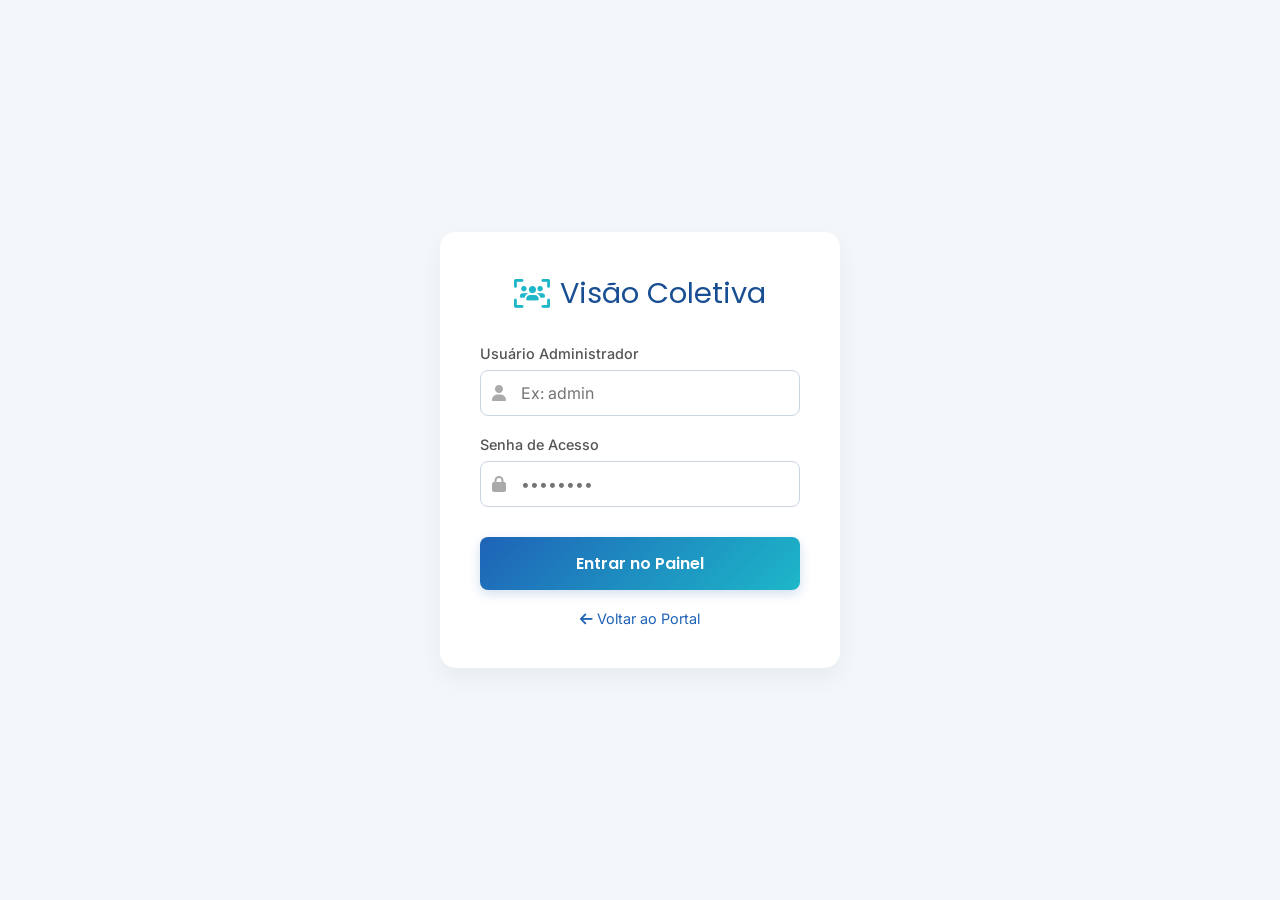
==== admin.html @ 9a4c3105 "Atualizar o admin.html" ====
<!DOCTYPE html>
<html lang="pt-BR">
<head>
    <script>
        if (sessionStorage.getItem('gre_admin_logado') !== 'true') {
            alert('Acesso negado! Por favor, faça login primeiro.');
            window.location.href = 'login.html';
        }
    </script>
    <meta charset="UTF-8">
    <meta name="viewport" content="width=device-width, initial-scale=1.0">
    <title>Painel Administrativo - Grêmio Estudantil</title>
    <link href="https://fonts.googleapis.com/css2?family=Inter:wght@400;500&family=Poppins:wght@600;700&display=swap" rel="stylesheet">
    <link rel="stylesheet" href="https://cdnjs.cloudflare.com/ajax/libs/font-awesome/6.4.0/css/all.min.css">
    <link rel="stylesheet" href="style.css">
    <link rel="stylesheet" href="admin.css">
    <script src="admin.js"></script>
</head>
<body style="padding-top: 20px;">

    <div class="container">
        <div class="admin-header">
            <div>
                <h2><i class="fa-solid fa-user-gear"></i> Painel de Controle Administrativo</h2>
                <p style="color: var(--texto-claro); font-size: 0.9rem;">Gerenciamento de conteúdos, rodapé e ouvidoria ativa</p>
            </div>
            <div style="display: flex; gap: 10px; align-items: center;">
                <a href="index.html" class="btn btn-outline" style="padding: 8px 16px; font-size: 0.9rem;"><i class="fa-solid fa-eye"></i> Ver Site</a>
                <button onclick="fazerLogout()" class="btn-logout"><i class="fa-solid fa-arrow-right-from-bracket"></i> Sair</button>
            </div>
        </div>

        <div class="admin-grid">
            
            <!-- 1. MÓDULO: NOTÍCIAS -->
            <div class="admin-box">
                <h3><i class="fa-solid fa-bullhorn"></i> Publicar Nova Notícia</h3>
                <hr style="margin: 15px 0; border: 0; border-top: 1px solid #eee;">
                <form id="form-nova-noticia">
                    <div class="admin-form-group">
                        <label>Título da Notícia</label>
                        <input type="text" id="noticia-titulo" required placeholder="Ex: Grêmio consegue novos computadores para a biblioteca">
                    </div>
                    <div class="admin-form-group">
                        <label>Texto Descritivo</label>
                        <textarea id="noticia-texto" rows="3" required placeholder="Escreva os detalhes da notícia aqui..."></textarea>
                    </div>
                    <div class="admin-form-group">
                        <label>Foto do Evento (Opcional)</label>
                        <input type="file" id="noticia-foto" accept="image/*">
                    </div>
                    <button type="submit" class="btn">Publicar Notícia</button>
                </form>
                <h4 style="margin-top: 25px; color: var(--azul-escuro)">Notícias Atuais:</h4>
                <div class="moderar-lista" id="lista-noticias-admin"></div>
            </div>

            <!-- 2. MÓDULO: AGENDA -->
            <div class="admin-box">
                <h3><i class="fa-solid fa-calendar-days"></i> Adicionar Evento na Agenda</h3>
                <hr style="margin: 15px 0; border: 0; border-top: 1px solid #eee;">
                <form id="form-nova-agenda">
                    <div class="admin-form-group">
                        <label>Data do Evento</label>
                        <input type="date" id="agenda-data" required>
                    </div>
                    <div class="admin-form-group">
                        <label>Título do Evento</label>
                        <input type="text" id="agenda-titulo" required placeholder="Ex: Assembleia Geral de Alunos">
                    </div>
                    <div class="admin-form-group">
                        <label>Breve Descrição / Local</label>
                        <input type="text" id="agenda-descricao" required placeholder="Ex: Às 14h na quadra coberta para discutir uniforme">
                    </div>
                    <button type="submit" class="btn">Adicionar Evento</button>
                </form>
                <h4 style="margin-top: 25px; color: var(--azul-escuro)">Cronograma Atual:</h4>
                <div class="moderar-lista" id="lista-agenda-admin"></div>
            </div>

            <!-- 3. MÓDULO: PROJETOS -->
            <div class="admin-box">
                <h3><i class="fa-solid fa-diagram-project"></i> Cadastrar Novo Projeto</h3>
                <hr style="margin: 15px 0; border: 0; border-top: 1px solid #eee;">
                <form id="form-novo-projeto">
                    <div class="admin-form-group">
                        <label>Ícone Representativo (Emoji)</label>
                        <select id="projeto-icone">
                            <option value="📚">📚 Livros / Educação</option>
                            <option value="🌱">🌱 Sustentabilidade / Planta</option>
                            <option value="⚽">⚽ Esportes / Lazer</option>
                            <option value="🎨">🎨 Cultura / Arte</option>
                            <option value="📢">📢 Comunicação / Voz</option>
                        </select>
                    </div>
                    <div class="admin-form-group">
                        <label>Nome do Projeto</label>
                        <input type="text" id="projeto-titulo" required placeholder="Ex: Cine-Clube Visão">
                    </div>
                    <div class="admin-form-group">
                        <label>Objetivo ou Resumo do Projeto</label>
                        <textarea id="projeto-descricao" rows="2" required placeholder="Ex: Exibições mensais de filmes seguidas de debate com pipoca grátis."></textarea>
                    </div>
                    <button type="submit" class="btn">Cadastrar Projeto</button>
                </form>
                <h4 style="margin-top: 25px; color: var(--azul-escuro)">Projetos Ativos:</h4>
                <div class="moderar-lista" id="lista-projetos-admin"></div>
            </div>

            <!-- MÓDULO: MEMBROS DA DIRETORIA -->
            <div class="admin-box">
                <h3><i class="fa-solid fa-id-card"></i> Cadastrar Membro da Diretoria</h3>
                <hr style="margin: 15px 0; border: 0; border-top: 1px solid #eee;">
                <form id="form-novo-membro">
                    <div class="admin-form-group">
                        <label>Nome Completo do Estudante</label>
                        <input type="text" id="membro-nome" required placeholder="Ex: Ana Clara Silva">
                    </div>
                    <div class="admin-form-group">
                        <label>Cargo Ocupado</label>
                        <input type="text" id="membro-cargo" required placeholder="Ex: Presidente, Diretor de Esportes...">
                    </div>
                    <div class="admin-form-group">
                        <label>Série / Turma</label>
                        <input type="text" id="membro-serie" required placeholder="Ex: 3º Ano A, 2º Ano Técnico...">
                    </div>
                    <div class="admin-form-group">
                        <label>Foto de Perfil (Opcional)</label>
                        <input type="file" id="membro-foto" accept="image/*">
                    </div>
                    <button type="submit" class="btn">Cadastrar Integrante</button>
                </form>
                <h4 style="margin-top: 25px; color: var(--azul-escuro)">Integrantes da Gestão:</h4>
                <div class="moderar-lista" id="lista-membros-admin"></div>
            </div>

            <!-- 4. MÓDULO: TRANSPARÊNCIA -->
            <div class="admin-box">
                <h3><i class="fa-solid fa-file-invoice-dollar"></i> Publicar Documento de Transparência</h3>
                <hr style="margin: 15px 0; border: 0; border-top: 1px solid #eee;">
                <form id="form-nova-transparencia">
                    <div class="admin-form-group">
                        <label>Nome do Documento / Relatório</label>
                        <input type="text" id="trans-titulo" required placeholder="Ex: Balancete Financeiro - Junho 2026">
                    </div>
                    <div class="admin-form-group">
                        <label>Descrição do Conteúdo</label>
                        <input type="text" id="trans-descricao" required placeholder="Ex: Detalhamento de entradas da lanchonete e saídas com materiais.">
                    </div>
                    <div class="admin-form-group">
                        <label>Anexar Documento (PDF ou Imagem)</label>
                        <input type="file" id="trans-arquivo" accept=".pdf,image/*" required>
                    </div>
                    <button type="submit" class="btn">Publicar Documento</button>
                </form>
                <h4 style="margin-top: 25px; color: var(--azul-escuro)">Documentos Disponíveis:</h4>
                <div class="moderar-lista" id="lista-transparencia-admin"></div>
            </div>

            <!-- 5. MÓDULO: MODERAÇÃO -->
            <div class="admin-box">
                <h3><i class="fa-solid fa-comments"></i> Ouvidoria e Mural: Mensagens dos Alunos</h3>
                <p style="color: var(--texto-claro); font-size: 0.85rem; margin-bottom: 10px;">Aprovações vão direto para o "Mural dos Estudantes" na página principal.</p>
                <hr style="margin: 15px 0; border: 0; border-top: 1px solid #eee;">
                <div class="moderar-lista" id="lista-sugestoes-pendentes"></div>
            </div>

            <!-- 6. MÓDULO: EDITAR INFORMAÇÕES DO RODAPÉ (ATUALIZADO - APENAS INSTAGRAM) -->
            <div class="admin-box">
                <h3><i class="fa-solid fa-address-card"></i> Configurar Informações do Rodapé e Contatos</h3>
                <p style="color: var(--texto-claro); font-size: 0.85rem; margin-bottom: 10px;">Atualize o link social e dados institucionais exibidos na base do site.</p>
                <hr style="margin: 15px 0; border: 0; border-top: 1px solid #eee;">
                <form id="form-config-rodape">
                    <div class="admin-form-group">
                        <label>Texto Descritivo do Grêmio</label>
                        <textarea id="rodape-descricao" rows="2" required></textarea>
                    </div>
                    <div class="admin-form-group">
                        <label>Link do Instagram</label>
                        <input type="text" id="rodape-instagram" placeholder="https://instagram.com/seu_gremio">
                    </div>
                    <div class="admin-form-group">
                        <label>E-mail de Contato</label>
                        <input type="email" id="rodape-email" required placeholder="contato@escola.com">
                    </div>
                    <div class="admin-form-group">
                        <label>Onde Encontrar o Grêmio (Sala / Localização)</label>
                        <input type="text" id="rodape-localizacao" required placeholder="Ex: Sala ao lado da Diretoria">
                    </div>
                    <div class="admin-form-group">
                        <label>Horário de Atendimento</label>
                        <input type="text" id="rodape-atendimento" required placeholder="Ex: Seg a Sex, nos intervalos da manhã e noite">
                    </div>
                    <button type="submit" class="btn">Salvar Alterações do Rodapé</button>
                </form>
            </div>

        </div>
    </div>

</body>
</html>
---- style.css ----
/* ==================== Variáveis de Cores e Estilo ==================== */
:root {
    --azul-principal: #1F63B7;
    --azul-turquesa: #1DB7C9;
    --branco: #FFFFFF;
    --azul-escuro: #184E92;
    --cinza-claro: #F4F7FA;
    --texto-escuro: #333333;
    --texto-claro: #666666;
    --gradiente: linear-gradient(135deg, var(--azul-principal), var(--azul-turquesa));
    --borda-raio: 16px;
    --sombra: 0 4px 12px rgba(0, 0, 0, 0.05);
    --transicao: all 0.3s ease;
}

/* ==================== Reset e Configurações Globais ==================== */
* {
    margin: 0;
    padding: 0;
    box-sizing: border-box;
}

body {
    font-family: 'Inter', sans-serif;
    background-color: var(--cinza-claro);
    color: var(--texto-escuro);
    line-height: 1.6;
    padding-top: 80px;
}

h1, h2, h3 {
    font-family: 'Poppins', sans-serif;
    color: var(--azul-escuro);
}

a {
    text-decoration: none;
    color: var(--azul-principal);
    transition: var(--transicao);
}

a:hover {
    color: var(--azul-turquesa);
}

.container {
    max-width: 1200px;
    margin: 0 auto;
    padding: 0 20px;
}

.btn {
    display: inline-block;
    padding: 12px 24px;
    border-radius: var(--borda-raio);
    background: var(--gradiente);
    color: var(--branco);
    font-family: 'Poppins', sans-serif;
    font-weight: 600;
    border: none;
    cursor: pointer;
    transition: var(--transicao);
    text-align: center;
}

.btn:hover {
    transform: translateY(-2px);
    box-shadow: 0 6px 15px rgba(31, 99, 183, 0.3);
    color: var(--branco);
}

.btn-outline {
    background: transparent;
    border: 2px solid var(--azul-principal);
    color: var(--azul-principal);
}

.btn-outline:hover {
    background: var(--azul-principal);
    color: var(--branco);
}

.btn-admin-nav {
    background: #e2e8f0;
    color: var(--azul-escuro);
    font-size: 0.9rem;
    padding: 8px 16px;
}
.btn-admin-nav:hover {
    background: var(--azul-escuro);
    color: #fff;
}

/* NOVO: Estilo para o botão de Deslogar do Painel Admin */
.btn-logout {
    background: #ef4444;
    color: var(--branco);
    padding: 8px 16px;
    border-radius: 8px;
    border: none;
    cursor: pointer;
    font-family: 'Poppins', sans-serif;
    font-weight: 500;
    display: inline-flex;
    align-items: center;
    gap: 8px;
    transition: var(--transicao);
}
.btn-logout:hover {
    background: #dc2626;
    transform: translateY(-1px);
    box-shadow: 0 4px 10px rgba(239, 68, 68, 0.2);
}

section {
    padding: 80px 0;
}

.section-title {
    text-align: center;
    font-size: 2.5rem;
    margin-bottom: 40px;
}

/* ==================== Cabeçalho (Header) ==================== */
header {
    background-color: var(--branco);
    box-shadow: var(--sombra);
    position: fixed;
    top: 0;
    width: 100%;
    z-index: 1000;
    height: 80px;
}

.header-content {
    display: flex;
    justify-content: space-between;
    align-items: center;
    height: 100%;
}

.logo {
    display: flex;
    align-items: center;
    gap: 10px;
    font-family: 'Poppins', sans-serif;
    font-weight: 700;
    font-size: 1.2rem;
    color: var(--azul-escuro);
}

.logo i {
    color: var(--azul-turquesa);
    font-size: 1.5rem;
}

nav ul {
    display: flex;
    list-style: none;
    gap: 20px;
}

nav a {
    font-weight: 500;
    color: var(--texto-escuro);
}

nav a:hover {
    color: var(--azul-principal);
}

.header-actions {
    display: flex;
    align-items: center;
    gap: 15px;
}

.search-bar {
    position: relative;
}

.search-bar input {
    padding: 8px 12px 8px 35px;
    border-radius: 20px;
    border: 1px solid #ccc;
    font-family: 'Inter', sans-serif;
    outline: none;
}

.search-bar i {
    position: absolute;
    left: 12px;
    top: 50%;
    transform: translateY(-50%);
    color: var(--texto-claro);
}

/* ==================== Banner Principal (Hero) ==================== */
.hero {
    background: var(--gradiente);
    color: var(--branco);
    text-align: center;
    padding: 120px 20px;
    border-radius: 0 0 40px 40px;
    margin-bottom: 40px;
}

.hero h1 {
    font-size: 3rem;
    color: var(--branco);
    margin-bottom: 20px;
    max-width: 800px;
    margin-left: auto;
    margin-right: auto;
}

.hero p {
    font-size: 1.2rem;
    margin-bottom: 30px;
    font-weight: 500;
}

.hero-btns {
    display: flex;
    gap: 15px;
    justify-content: center;
}

.hero .btn-outline {
    border-color: var(--branco);
    color: var(--branco);
}

.hero .btn-outline:hover {
    background: var(--branco);
    color: var(--azul-principal);
}

/* ==================== Grid de Cards Padrão ==================== */
.grid-3 {
    display: grid;
    grid-template-columns: repeat(auto-fit, minmax(300px, 1fr));
    gap: 30px;
}

.card {
    background: var(--branco);
    padding: 25px;
    border-radius: var(--borda-raio);
    box-shadow: var(--sombra);
    transition: var(--transicao);
    border-top: 4px solid var(--azul-turquesa);
    overflow: hidden;
}

.card:hover {
    transform: translateY(-5px);
    box-shadow: 0 8px 20px rgba(0,0,0,0.1);
}

/* ==================== Notícias com Suporte a Foto ==================== */
.card-news-img {
    width: calc(100% + 50px);
    height: 180px;
    object-fit: cover;
    margin: -25px -25px 15px -25px;
}

.news-icon {
    font-size: 2rem;
    color: var(--azul-principal);
    margin-bottom: 15px;
}

.news-date {
    font-size: 0.85rem;
    color: var(--texto-claro);
    display: block;
    margin-bottom: 10px;
}

/* ==================== Agenda ==================== */
.agenda-container {
    background: var(--branco);
    border-radius: var(--borda-raio);
    padding: 30px;
    box-shadow: var(--sombra);
}

.agenda-item {
    display: flex;
    gap: 20px;
    padding: 15px 0;
    border-bottom: 1px solid #eee;
}

.agenda-item:last-child {
    border-bottom: none;
}

.agenda-data {
    background: var(--cinza-claro);
    padding: 10px 15px;
    border-radius: 8px;
    text-align: center;
    font-weight: bold;
    color: var(--azul-escuro);
    min-width: 85px;
    height: fit-content;
}

.agenda-data span {
    display: block;
    font-size: 0.8rem;
    font-weight: normal;
    color: var(--texto-claro);
}

/* ==================== Participação e Formulário Estudantil ==================== */
#participacao {
    background-color: var(--branco);
}
        
.grid-4 {
    display: grid;
    grid-template-columns: repeat(auto-fit, minmax(230px, 1fr));
    gap: 20px;
    margin-bottom: 50px;
}

.participacao-card {
    text-align: center;
    padding: 30px 20px;
    cursor: pointer;
}

.participacao-card i {
    font-size: 3rem;
    color: var(--azul-turquesa);
    margin-bottom: 15px;
    transition: var(--transicao);
}

.participacao-card:hover i {
    transform: scale(1.1);
    color: var(--azul-principal);
}

.form-sugestao-box {
    background: var(--cinza-claro);
    padding: 40px;
    border-radius: var(--borda-raio);
    box-shadow: inset 0 2px 4px rgba(0,0,0,0.02);
    max-width: 800px;
    margin: 0 auto;
}

.form-sugestao-box h3 {
    margin-bottom: 25px;
    text-align: center;
}

.form-row {
    display: flex;
    gap: 20px;
    flex-wrap: wrap;
}

.form-group-student {
    margin-bottom: 20px;
    flex: 1;
    min-width: 250px;
}

.form-group-student label {
    display: block;
    margin-bottom: 8px;
    font-weight: 500;
    font-size: 0.9rem;
}

.form-group-student input,
.form-group-student select,
.form-group-student textarea {
    width: 100%;
    padding: 12px;
    border: 1px solid #cbd5e1;
    border-radius: 8px;
    font-family: inherit;
    outline: none;
    background: var(--branco);
}

/* ==================== Mural dos Estudantes ==================== */
.mural-grid {
    display: grid;
    grid-template-columns: repeat(auto-fit, minmax(300px, 1fr));
    gap: 20px;
}

.mensagem-mural {
    background: var(--branco);
    padding: 25px;
    border-radius: var(--borda-raio);
    border-left: 4px solid var(--azul-principal);
    font-style: italic;
    position: relative;
    box-shadow: var(--sombra);
}

.mensagem-mural::before {
    content: '\201C';
    font-size: 3rem;
    color: var(--cinza-claro);
    position: absolute;
    top: -10px;
    left: 10px;
    font-family: serif;
}

.autor-mural {
    display: block;
    margin-top: 10px;
    font-size: 0.9rem;
    color: var(--texto-claro);
    font-style: normal;
    font-weight: 500;
}

/* ==================== Transparência ==================== */
.transparencia-card {
    display: flex;
    align-items: center;
    gap: 15px;
    padding: 20px;
    background: var(--branco);
    border-radius: var(--borda-raio);
    box-shadow: var(--sombra);
    transition: var(--transicao);
    border: 1px solid #eee;
}

.transparencia-card:hover {
    border-color: var(--azul-turquesa);
    transform: translateX(5px);
}

.transparencia-card i {
    font-size: 2rem;
    color: var(--azul-escuro);
}

/* ==================== Rodapé ==================== */
footer {
    background-color: var(--azul-escuro);
    color: var(--branco);
    padding: 60px 0 20px;
}

.footer-grid {
    display: grid;
    grid-template-columns: repeat(auto-fit, minmax(250px, 1fr));
    gap: 40px;
    margin-bottom: 40px;
}

.footer-logo {
    font-family: 'Poppins', sans-serif;
    font-size: 1.5rem;
    font-weight: bold;
    margin-bottom: 15px;
}

.footer-logo span {
    color: var(--azul-turquesa);
}

footer h3 {
    color: var(--branco);
    margin-bottom: 20px;
    font-size: 1.2rem;
}

footer ul {
    list-style: none;
}

footer ul li {
    margin-bottom: 10px;
}

footer a {
    color: #ddd;
}

footer a:hover {
    color: var(--azul-turquesa);
}

.social-links {
    display: flex;
    gap: 15px;
    margin-top: 15px;
}

.social-links a {
    font-size: 1.5rem;
    color: var(--branco);
}

.social-links a:hover {
    color: var(--azul-turquesa);
}

.copyright {
    text-align: center;
    padding-top: 20px;
    border-top: 1px solid rgba(255,255,255,0.1);
    font-size: 0.9rem;
    color: #aaa;
}

@media (max-width: 992px) {
    nav, .search-bar { display: none; }
    .hero h1 { font-size: 2rem; }
}
---- admin.css ----
/* ==================== Estilos Específicos do Painel Admin ==================== */

.admin-header {
    background: var(--branco);
    padding: 15px 20px;
    box-shadow: var(--sombra);
    display: flex;
    justify-content: space-between;
    align-items: center;
    margin-bottom: 30px;
    border-radius: 8px;
}

.admin-grid {
    display: grid;
    grid-template-columns: 1fr;
    gap: 30px;
}

.admin-box {
    background: var(--branco);
    padding: 30px;
    border-radius: var(--borda-raio);
    box-shadow: var(--sombra);
    border-top: 4px solid var(--azul-principal);
}

.admin-form-group {
    margin-bottom: 15px;
}

.admin-form-group label {
    display: block;
    margin-bottom: 5px;
    font-weight: 500;
    font-size: 0.9rem;
}

.admin-form-group input, 
.admin-form-group textarea, 
.admin-form-group select {
    width: 100%;
    padding: 10px;
    border: 1px solid #ccc;
    border-radius: 8px;
    font-family: inherit;
    outline: none;
}

/* Lista de Ouvidoria / Moderação */
.moderar-lista {
    margin-top: 15px;
}

.item-moderacao {
    background: var(--cinza-claro);
    padding: 15px;
    border-radius: 8px;
    margin-bottom: 10px;
    display: flex;
    justify-content: space-between;
    align-items: center;
    gap: 15px;
}

.item-moderacao .info {
    flex: 1;
}

.item-moderacao .acoes {
    display: flex;
    gap: 10px;
}

.btn-sm {
    padding: 6px 12px;
    font-size: 0.85rem;
    border-radius: 6px;
}

.btn-sucesso { 
    background: #10b981; 
    color: white; 
}

.btn-sucesso:hover { 
    background: #059669; 
}

.btn-perigo { 
    background: #ef4444; 
    color: white; 
}

.btn-perigo:hover { 
    background: #dc2626; 
}
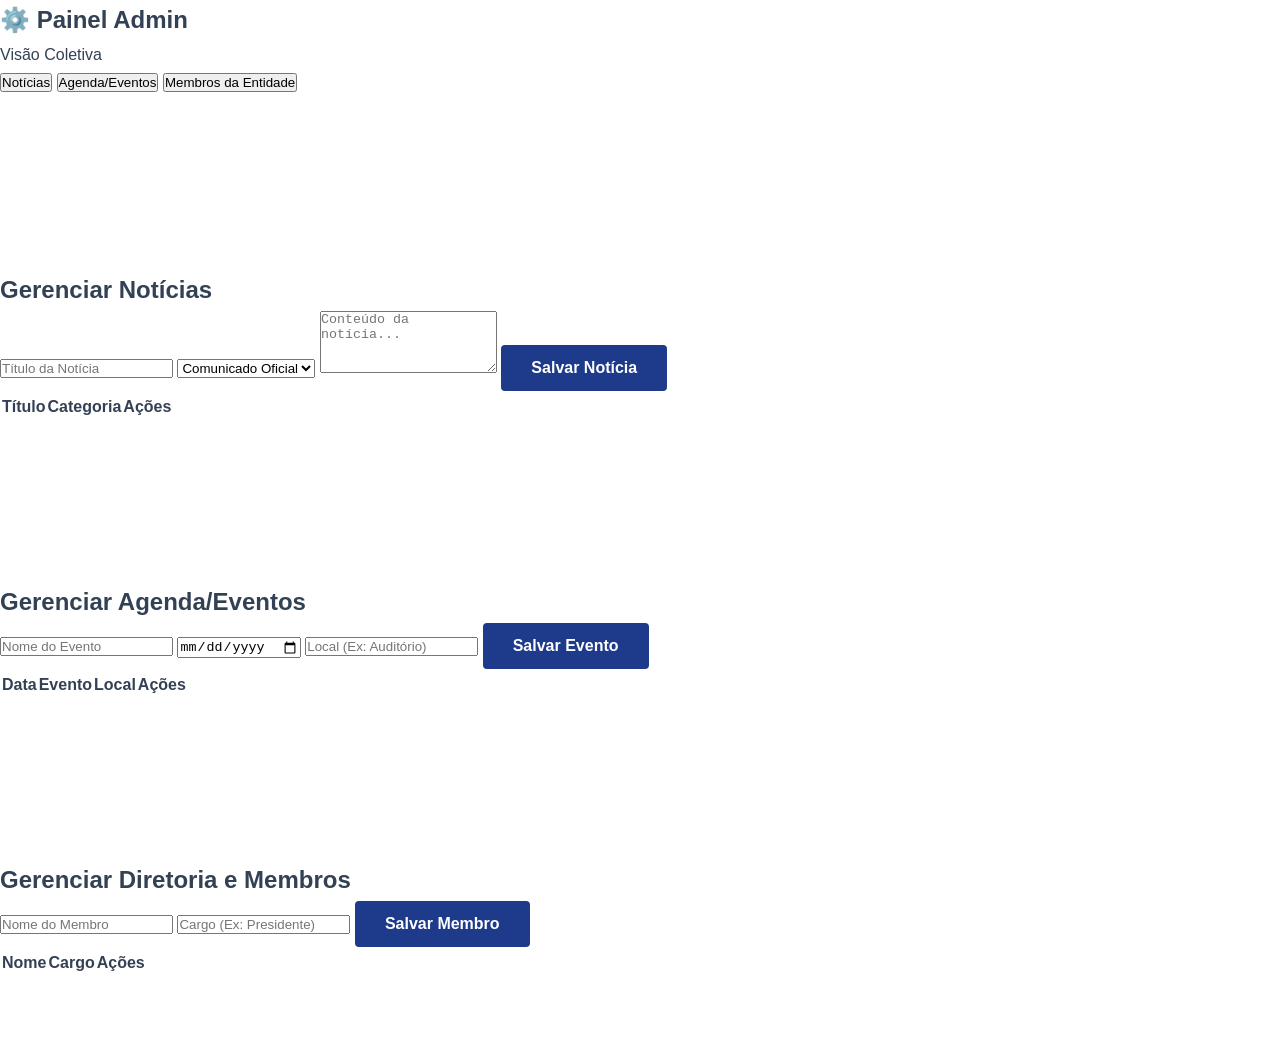
==== commit 9864b51a: "Criar admin.html" ====
--- a/admin.html
+++ b/admin.html
@@ -1,202 +1,80 @@
 <!DOCTYPE html>
 <html lang="pt-BR">
 <head>
-    <script>
-        if (sessionStorage.getItem('gre_admin_logado') !== 'true') {
-            alert('Acesso negado! Por favor, faça login primeiro.');
-            window.location.href = 'login.html';
-        }
-    </script>
     <meta charset="UTF-8">
     <meta name="viewport" content="width=device-width, initial-scale=1.0">
-    <title>Painel Administrativo - Grêmio Estudantil</title>
-    <link href="https://fonts.googleapis.com/css2?family=Inter:wght@400;500&family=Poppins:wght@600;700&display=swap" rel="stylesheet">
-    <link rel="stylesheet" href="https://cdnjs.cloudflare.com/ajax/libs/font-awesome/6.4.0/css/all.min.css">
+    <title>Painel Administrativo | Visão Coletiva</title>
     <link rel="stylesheet" href="style.css">
-    <link rel="stylesheet" href="admin.css">
-    <script src="admin.js"></script>
 </head>
-<body style="padding-top: 20px;">
+<body class="admin-body">
+    <div class="admin-layout">
+        <aside class="admin-sidebar">
+            <div class="admin-logo">
+                <h2>⚙️ Painel Admin</h2>
+                <p>Visão Coletiva</p>
+            </div>
+            <nav class="admin-nav">
+                <button class="admin-tab active" onclick="openTab('tab-noticias')">Notícias</button>
+                <button class="admin-tab" onclick="openTab('tab-eventos')">Agenda/Eventos</button>
+                <button class="admin-tab" onclick="openTab('tab-membros')">Membros da Entidade</button>
+            </nav>
+            <a href="index.html" class="btn-secondary" style="margin: 20px; text-align: center; display: block; border-color: white; color: white;">&larr; Voltar ao Site</a>
+        </aside>
 
-    <div class="container">
-        <div class="admin-header">
-            <div>
-                <h2><i class="fa-solid fa-user-gear"></i> Painel de Controle Administrativo</h2>
-                <p style="color: var(--texto-claro); font-size: 0.9rem;">Gerenciamento de conteúdos, rodapé e ouvidoria ativa</p>
-            </div>
-            <div style="display: flex; gap: 10px; align-items: center;">
-                <a href="index.html" class="btn btn-outline" style="padding: 8px 16px; font-size: 0.9rem;"><i class="fa-solid fa-eye"></i> Ver Site</a>
-                <button onclick="fazerLogout()" class="btn-logout"><i class="fa-solid fa-arrow-right-from-bracket"></i> Sair</button>
-            </div>
-        </div>
+        <main class="admin-content">
+            <!-- ABA NOTÍCIAS -->
+            <section id="tab-noticias" class="admin-section active">
+                <h2>Gerenciar Notícias</h2>
+                <form id="form-noticia" class="admin-form">
+                    <input type="hidden" id="noticia-id">
+                    <input type="text" id="noticia-titulo" placeholder="Título da Notícia" required>
+                    <select id="noticia-categoria" required>
+                        <option value="Comunicado Oficial">Comunicado Oficial</option>
+                        <option value="Campanha">Campanha</option>
+                        <option value="Representação">Representação</option>
+                    </select>
+                    <textarea id="noticia-conteudo" rows="4" placeholder="Conteúdo da notícia..." required></textarea>
+                    <button type="submit" class="btn-primary">Salvar Notícia</button>
+                </form>
+                <table class="admin-table">
+                    <thead><tr><th>Título</th><th>Categoria</th><th>Ações</th></tr></thead>
+                    <tbody id="tabela-noticias"></tbody>
+                </table>
+            </section>
 
-        <div class="admin-grid">
-            
-            <!-- 1. MÓDULO: NOTÍCIAS -->
-            <div class="admin-box">
-                <h3><i class="fa-solid fa-bullhorn"></i> Publicar Nova Notícia</h3>
-                <hr style="margin: 15px 0; border: 0; border-top: 1px solid #eee;">
-                <form id="form-nova-noticia">
-                    <div class="admin-form-group">
-                        <label>Título da Notícia</label>
-                        <input type="text" id="noticia-titulo" required placeholder="Ex: Grêmio consegue novos computadores para a biblioteca">
-                    </div>
-                    <div class="admin-form-group">
-                        <label>Texto Descritivo</label>
-                        <textarea id="noticia-texto" rows="3" required placeholder="Escreva os detalhes da notícia aqui..."></textarea>
-                    </div>
-                    <div class="admin-form-group">
-                        <label>Foto do Evento (Opcional)</label>
-                        <input type="file" id="noticia-foto" accept="image/*">
-                    </div>
-                    <button type="submit" class="btn">Publicar Notícia</button>
+            <!-- ABA EVENTOS -->
+            <section id="tab-eventos" class="admin-section">
+                <h2>Gerenciar Agenda/Eventos</h2>
+                <form id="form-evento" class="admin-form">
+                    <input type="hidden" id="evento-id">
+                    <input type="text" id="evento-titulo" placeholder="Nome do Evento" required>
+                    <input type="date" id="evento-data" required>
+                    <input type="text" id="evento-local" placeholder="Local (Ex: Auditório)" required>
+                    <button type="submit" class="btn-primary">Salvar Evento</button>
                 </form>
-                <h4 style="margin-top: 25px; color: var(--azul-escuro)">Notícias Atuais:</h4>
-                <div class="moderar-lista" id="lista-noticias-admin"></div>
-            </div>
+                <table class="admin-table">
+                    <thead><tr><th>Data</th><th>Evento</th><th>Local</th><th>Ações</th></tr></thead>
+                    <tbody id="tabela-eventos"></tbody>
+                </table>
+            </section>
 
-            <!-- 2. MÓDULO: AGENDA -->
-            <div class="admin-box">
-                <h3><i class="fa-solid fa-calendar-days"></i> Adicionar Evento na Agenda</h3>
-                <hr style="margin: 15px 0; border: 0; border-top: 1px solid #eee;">
-                <form id="form-nova-agenda">
-                    <div class="admin-form-group">
-                        <label>Data do Evento</label>
-                        <input type="date" id="agenda-data" required>
-                    </div>
-                    <div class="admin-form-group">
-                        <label>Título do Evento</label>
-                        <input type="text" id="agenda-titulo" required placeholder="Ex: Assembleia Geral de Alunos">
-                    </div>
-                    <div class="admin-form-group">
-                        <label>Breve Descrição / Local</label>
-                        <input type="text" id="agenda-descricao" required placeholder="Ex: Às 14h na quadra coberta para discutir uniforme">
-                    </div>
-                    <button type="submit" class="btn">Adicionar Evento</button>
+            <!-- ABA MEMBROS -->
+            <section id="tab-membros" class="admin-section">
+                <h2>Gerenciar Diretoria e Membros</h2>
+                <form id="form-membro" class="admin-form">
+                    <input type="hidden" id="membro-id">
+                    <input type="text" id="membro-nome" placeholder="Nome do Membro" required>
+                    <input type="text" id="membro-cargo" placeholder="Cargo (Ex: Presidente)" required>
+                    <button type="submit" class="btn-primary">Salvar Membro</button>
                 </form>
-                <h4 style="margin-top: 25px; color: var(--azul-escuro)">Cronograma Atual:</h4>
-                <div class="moderar-lista" id="lista-agenda-admin"></div>
-            </div>
-
-            <!-- 3. MÓDULO: PROJETOS -->
-            <div class="admin-box">
-                <h3><i class="fa-solid fa-diagram-project"></i> Cadastrar Novo Projeto</h3>
-                <hr style="margin: 15px 0; border: 0; border-top: 1px solid #eee;">
-                <form id="form-novo-projeto">
-                    <div class="admin-form-group">
-                        <label>Ícone Representativo (Emoji)</label>
-                        <select id="projeto-icone">
-                            <option value="📚">📚 Livros / Educação</option>
-                            <option value="🌱">🌱 Sustentabilidade / Planta</option>
-                            <option value="⚽">⚽ Esportes / Lazer</option>
-                            <option value="🎨">🎨 Cultura / Arte</option>
-                            <option value="📢">📢 Comunicação / Voz</option>
-                        </select>
-                    </div>
-                    <div class="admin-form-group">
-                        <label>Nome do Projeto</label>
-                        <input type="text" id="projeto-titulo" required placeholder="Ex: Cine-Clube Visão">
-                    </div>
-                    <div class="admin-form-group">
-                        <label>Objetivo ou Resumo do Projeto</label>
-                        <textarea id="projeto-descricao" rows="2" required placeholder="Ex: Exibições mensais de filmes seguidas de debate com pipoca grátis."></textarea>
-                    </div>
-                    <button type="submit" class="btn">Cadastrar Projeto</button>
-                </form>
-                <h4 style="margin-top: 25px; color: var(--azul-escuro)">Projetos Ativos:</h4>
-                <div class="moderar-lista" id="lista-projetos-admin"></div>
-            </div>
-
-            <!-- MÓDULO: MEMBROS DA DIRETORIA -->
-            <div class="admin-box">
-                <h3><i class="fa-solid fa-id-card"></i> Cadastrar Membro da Diretoria</h3>
-                <hr style="margin: 15px 0; border: 0; border-top: 1px solid #eee;">
-                <form id="form-novo-membro">
-                    <div class="admin-form-group">
-                        <label>Nome Completo do Estudante</label>
-                        <input type="text" id="membro-nome" required placeholder="Ex: Ana Clara Silva">
-                    </div>
-                    <div class="admin-form-group">
-                        <label>Cargo Ocupado</label>
-                        <input type="text" id="membro-cargo" required placeholder="Ex: Presidente, Diretor de Esportes...">
-                    </div>
-                    <div class="admin-form-group">
-                        <label>Série / Turma</label>
-                        <input type="text" id="membro-serie" required placeholder="Ex: 3º Ano A, 2º Ano Técnico...">
-                    </div>
-                    <div class="admin-form-group">
-                        <label>Foto de Perfil (Opcional)</label>
-                        <input type="file" id="membro-foto" accept="image/*">
-                    </div>
-                    <button type="submit" class="btn">Cadastrar Integrante</button>
-                </form>
-                <h4 style="margin-top: 25px; color: var(--azul-escuro)">Integrantes da Gestão:</h4>
-                <div class="moderar-lista" id="lista-membros-admin"></div>
-            </div>
-
-            <!-- 4. MÓDULO: TRANSPARÊNCIA -->
-            <div class="admin-box">
-                <h3><i class="fa-solid fa-file-invoice-dollar"></i> Publicar Documento de Transparência</h3>
-                <hr style="margin: 15px 0; border: 0; border-top: 1px solid #eee;">
-                <form id="form-nova-transparencia">
-                    <div class="admin-form-group">
-                        <label>Nome do Documento / Relatório</label>
-                        <input type="text" id="trans-titulo" required placeholder="Ex: Balancete Financeiro - Junho 2026">
-                    </div>
-                    <div class="admin-form-group">
-                        <label>Descrição do Conteúdo</label>
-                        <input type="text" id="trans-descricao" required placeholder="Ex: Detalhamento de entradas da lanchonete e saídas com materiais.">
-                    </div>
-                    <div class="admin-form-group">
-                        <label>Anexar Documento (PDF ou Imagem)</label>
-                        <input type="file" id="trans-arquivo" accept=".pdf,image/*" required>
-                    </div>
-                    <button type="submit" class="btn">Publicar Documento</button>
-                </form>
-                <h4 style="margin-top: 25px; color: var(--azul-escuro)">Documentos Disponíveis:</h4>
-                <div class="moderar-lista" id="lista-transparencia-admin"></div>
-            </div>
-
-            <!-- 5. MÓDULO: MODERAÇÃO -->
-            <div class="admin-box">
-                <h3><i class="fa-solid fa-comments"></i> Ouvidoria e Mural: Mensagens dos Alunos</h3>
-                <p style="color: var(--texto-claro); font-size: 0.85rem; margin-bottom: 10px;">Aprovações vão direto para o "Mural dos Estudantes" na página principal.</p>
-                <hr style="margin: 15px 0; border: 0; border-top: 1px solid #eee;">
-                <div class="moderar-lista" id="lista-sugestoes-pendentes"></div>
-            </div>
-
-            <!-- 6. MÓDULO: EDITAR INFORMAÇÕES DO RODAPÉ (ATUALIZADO - APENAS INSTAGRAM) -->
-            <div class="admin-box">
-                <h3><i class="fa-solid fa-address-card"></i> Configurar Informações do Rodapé e Contatos</h3>
-                <p style="color: var(--texto-claro); font-size: 0.85rem; margin-bottom: 10px;">Atualize o link social e dados institucionais exibidos na base do site.</p>
-                <hr style="margin: 15px 0; border: 0; border-top: 1px solid #eee;">
-                <form id="form-config-rodape">
-                    <div class="admin-form-group">
-                        <label>Texto Descritivo do Grêmio</label>
-                        <textarea id="rodape-descricao" rows="2" required></textarea>
-                    </div>
-                    <div class="admin-form-group">
-                        <label>Link do Instagram</label>
-                        <input type="text" id="rodape-instagram" placeholder="https://instagram.com/seu_gremio">
-                    </div>
-                    <div class="admin-form-group">
-                        <label>E-mail de Contato</label>
-                        <input type="email" id="rodape-email" required placeholder="contato@escola.com">
-                    </div>
-                    <div class="admin-form-group">
-                        <label>Onde Encontrar o Grêmio (Sala / Localização)</label>
-                        <input type="text" id="rodape-localizacao" required placeholder="Ex: Sala ao lado da Diretoria">
-                    </div>
-                    <div class="admin-form-group">
-                        <label>Horário de Atendimento</label>
-                        <input type="text" id="rodape-atendimento" required placeholder="Ex: Seg a Sex, nos intervalos da manhã e noite">
-                    </div>
-                    <button type="submit" class="btn">Salvar Alterações do Rodapé</button>
-                </form>
-            </div>
-
-        </div>
+                <table class="admin-table">
+                    <thead><tr><th>Nome</th><th>Cargo</th><th>Ações</th></tr></thead>
+                    <tbody id="tabela-membros"></tbody>
+                </table>
+            </section>
+        </main>
     </div>
 
+    <script src="script.js"></script>
 </body>
 </html>
--- a/style.css
+++ b/style.css
@@ -1,19 +1,46 @@
-/* ==================== Variáveis de Cores e Estilo ==================== */
+/* --- VARIÁVEIS DE CORES & TIPOGRAFIA (Clean & Profissional) --- */
 :root {
-    --azul-principal: #1F63B7;
-    --azul-turquesa: #1DB7C9;
-    --branco: #FFFFFF;
-    --azul-escuro: #184E92;
-    --cinza-claro: #F4F7FA;
-    --texto-escuro: #333333;
-    --texto-claro: #666666;
-    --gradiente: linear-gradient(135deg, var(--azul-principal), var(--azul-turquesa));
-    --borda-raio: 16px;
-    --sombra: 0 4px 12px rgba(0, 0, 0, 0.05);
-    --transicao: all 0.3s ease;
-}
-
-/* ==================== Reset e Configurações Globais ==================== */
+    --bg-white: #ffffff;
+    --bg-light-gray: #f8fafc;
+    --text-main: #334155;
+    --text-dark: #0f172a;
+    --color-primary: #1e3a8a; /* Azul escuro inspirado na logo */
+    --color-accent: #06b6d4; /* Ciano da logo */
+    --color-green: #84cc16; /* Verde do slogan */
+    --border-color: #e2e8f0;
+    --font-base: 'Inter', -apple-system, BlinkMacSystemFont, 'Segoe UI', Roboto, Helvetica, Arial, sans-serif;
+    --base-size: 16px;
+}
+
+/* --- VARIÁVEIS DE ALTO CONTRASTE (Acessibilidade) --- */
+body.high-contrast {
+    --bg-white: #000000;
+    --bg-light-gray: #1a1a1a;
+    --text-main: #ffffff;
+    --text-dark: #ffff00;
+    --color-primary: #000000;
+    --color-accent: #ffff00;
+    --color-green: #ffff00;
+    --border-color: #ffffff;
+}
+
+body.high-contrast .btn-primary, body.high-contrast .btn-secondary {
+    background-color: #ffff00;
+    color: #000000;
+    border: 2px solid #ffff00;
+}
+
+body.high-contrast header {
+    background-color: #000000;
+    border-bottom: 2px solid #ffff00;
+}
+
+body.high-contrast .accessibility-bar {
+    background-color: #333333;
+    color: #ffffff;
+}
+
+/* --- RESET & GERAL --- */
 * {
     margin: 0;
     padding: 0;
@@ -21,507 +48,389 @@
 }
 
 body {
-    font-family: 'Inter', sans-serif;
-    background-color: var(--cinza-claro);
-    color: var(--texto-escuro);
-    line-height: 1.6;
-    padding-top: 80px;
-}
-
-h1, h2, h3 {
-    font-family: 'Poppins', sans-serif;
-    color: var(--azul-escuro);
+    font-family: var(--font-base);
+    font-size: var(--base-size);
+    color: var(--text-main);
+    background-color: var(--bg-white);
+    line-height: 1.7;
+    transition: all 0.3s ease;
 }
 
 a {
     text-decoration: none;
-    color: var(--azul-principal);
-    transition: var(--transicao);
-}
-
-a:hover {
-    color: var(--azul-turquesa);
+    transition: color 0.3s ease;
 }
 
 .container {
-    max-width: 1200px;
+    max-width: 1100px;
     margin: 0 auto;
-    padding: 0 20px;
-}
-
-.btn {
-    display: inline-block;
-    padding: 12px 24px;
-    border-radius: var(--borda-raio);
-    background: var(--gradiente);
-    color: var(--branco);
-    font-family: 'Poppins', sans-serif;
-    font-weight: 600;
-    border: none;
+    padding: 0 5%;
+}
+
+/* --- ACESSIBILIDADE --- */
+.accessibility-bar {
+    background-color: var(--bg-light-gray);
+    border-bottom: 1px solid var(--border-color);
+    padding: 5px 0;
+    font-size: 0.85rem;
+    position: relative;
+    z-index: 1001;
+}
+
+.acc-container {
+    max-width: 1100px;
+    margin: 0 auto;
+    padding: 0 5%;
+    display: flex;
+    justify-content: flex-end;
+    align-items: center;
+    gap: 10px;
+}
+
+.accessibility-bar button {
+    background: none;
+    border: 1px solid var(--border-color);
+    padding: 3px 8px;
     cursor: pointer;
-    transition: var(--transicao);
-    text-align: center;
-}
-
-.btn:hover {
-    transform: translateY(-2px);
-    box-shadow: 0 6px 15px rgba(31, 99, 183, 0.3);
-    color: var(--branco);
-}
-
-.btn-outline {
-    background: transparent;
-    border: 2px solid var(--azul-principal);
-    color: var(--azul-principal);
-}
-
-.btn-outline:hover {
-    background: var(--azul-principal);
-    color: var(--branco);
-}
-
-.btn-admin-nav {
-    background: #e2e8f0;
-    color: var(--azul-escuro);
-    font-size: 0.9rem;
-    padding: 8px 16px;
-}
-.btn-admin-nav:hover {
-    background: var(--azul-escuro);
-    color: #fff;
-}
-
-/* NOVO: Estilo para o botão de Deslogar do Painel Admin */
-.btn-logout {
-    background: #ef4444;
-    color: var(--branco);
-    padding: 8px 16px;
-    border-radius: 8px;
-    border: none;
-    cursor: pointer;
-    font-family: 'Poppins', sans-serif;
-    font-weight: 500;
-    display: inline-flex;
-    align-items: center;
-    gap: 8px;
-    transition: var(--transicao);
-}
-.btn-logout:hover {
-    background: #dc2626;
-    transform: translateY(-1px);
-    box-shadow: 0 4px 10px rgba(239, 68, 68, 0.2);
-}
-
-section {
-    padding: 80px 0;
-}
-
-.section-title {
-    text-align: center;
-    font-size: 2.5rem;
-    margin-bottom: 40px;
-}
-
-/* ==================== Cabeçalho (Header) ==================== */
+    font-weight: bold;
+    color: var(--text-main);
+    border-radius: 4px;
+}
+
+.accessibility-bar button:hover {
+    background-color: var(--border-color);
+}
+
+/* --- HEADER --- */
 header {
-    background-color: var(--branco);
-    box-shadow: var(--sombra);
-    position: fixed;
+    background-color: var(--bg-white);
+    box-shadow: 0 2px 10px rgba(0,0,0,0.05);
+    position: sticky;
     top: 0;
-    width: 100%;
     z-index: 1000;
-    height: 80px;
-}
-
-.header-content {
+    padding: 15px 0;
+}
+
+.header-container {
+    max-width: 1100px;
+    margin: 0 auto;
+    padding: 0 5%;
     display: flex;
     justify-content: space-between;
     align-items: center;
-    height: 100%;
-}
-
-.logo {
-    display: flex;
-    align-items: center;
-    gap: 10px;
-    font-family: 'Poppins', sans-serif;
-    font-weight: 700;
-    font-size: 1.2rem;
-    color: var(--azul-escuro);
-}
-
-.logo i {
-    color: var(--azul-turquesa);
-    font-size: 1.5rem;
-}
-
-nav ul {
-    display: flex;
-    list-style: none;
-    gap: 20px;
-}
-
-nav a {
-    font-weight: 500;
-    color: var(--texto-escuro);
-}
-
-nav a:hover {
-    color: var(--azul-principal);
-}
-
-.header-actions {
+}
+
+.logo-container {
     display: flex;
     align-items: center;
     gap: 15px;
 }
 
-.search-bar {
+.logo-container img {
+    width: 55px;
+    height: auto;
+}
+
+.logo-text h1 {
+    font-size: 1.3rem;
+    color: var(--color-primary);
+    text-transform: uppercase;
+    letter-spacing: 1px;
+}
+
+.logo-text p {
+    font-size: 0.75rem;
+    color: var(--text-main);
+    font-weight: 600;
+}
+
+nav ul {
+    list-style: none;
+    display: flex;
+    gap: 25px;
+}
+
+nav ul li a {
+    font-weight: 600;
+    color: var(--text-main);
+    font-size: 0.95rem;
+    text-transform: uppercase;
+    letter-spacing: 0.5px;
+}
+
+nav ul li a:hover {
+    color: var(--color-accent);
+}
+
+.menu-toggle {
+    display: none;
+    font-size: 1.8rem;
+    cursor: pointer;
+    color: var(--color-primary);
+}
+
+/* --- BOTÕES --- */
+.btn-primary, .btn-secondary {
+    display: inline-block;
+    padding: 12px 28px;
+    font-weight: 600;
+    border-radius: 4px;
+    cursor: pointer;
+    text-align: center;
+    transition: all 0.3s ease;
+    font-size: 1rem;
+}
+
+.btn-primary {
+    background-color: var(--color-primary);
+    color: #ffffff;
+    border: 2px solid var(--color-primary);
+}
+
+.btn-primary:hover {
+    background-color: transparent;
+    color: var(--color-primary);
+}
+
+.btn-secondary {
+    background-color: transparent;
+    color: var(--color-primary);
+    border: 2px solid var(--color-primary);
+}
+
+.btn-secondary:hover {
+    background-color: var(--color-primary);
+    color: #ffffff;
+}
+
+/* --- SEÇÕES GERAIS --- */
+section {
+    padding: 80px 0;
+}
+
+.section-light {
+    background-color: var(--bg-white);
+}
+
+.section-gray {
+    background-color: var(--bg-light-gray);
+    border-top: 1px solid var(--border-color);
+    border-bottom: 1px solid var(--border-color);
+}
+
+.section-title {
+    font-size: 2rem;
+    color: var(--text-dark);
+    margin-bottom: 40px;
     position: relative;
-}
-
-.search-bar input {
-    padding: 8px 12px 8px 35px;
+    padding-bottom: 10px;
+}
+
+.section-title::after {
+    content: '';
+    position: absolute;
+    left: 0;
+    bottom: 0;
+    width: 60px;
+    height: 4px;
+    background-color: var(--color-accent);
+}
+
+.center-text {
+    margin-bottom: 30px;
+}
+
+/* --- HERO SECTION --- */
+.hero-section {
+    text-align: center;
+    padding: 100px 5%;
+    background-color: var(--bg-white);
+    display: flex;
+    justify-content: center;
+}
+
+.hero-content {
+    max-width: 800px;
+}
+
+.slogan-img {
+    max-width: 90%;
+    height: auto;
+    margin-bottom: 30px;
+}
+
+.hero-description {
+    font-size: 1.25rem;
+    color: var(--text-main);
+    margin-bottom: 40px;
+    font-weight: 400;
+}
+
+/* --- INSTITUCIONAL --- */
+.text-content {
+    column-count: 2;
+    column-gap: 40px;
+    text-align: justify;
+}
+
+@media (max-width: 768px) {
+    .text-content {
+        column-count: 1;
+    }
+}
+
+/* --- MURAL (CARDS) --- */
+.grid-cards {
+    display: grid;
+    grid-template-columns: repeat(auto-fit, minmax(320px, 1fr));
+    gap: 30px;
+}
+
+.card {
+    background-color: var(--bg-white);
+    border: 1px solid var(--border-color);
+    border-radius: 8px;
+    padding: 30px;
+    box-shadow: 0 4px 6px -1px rgba(0, 0, 0, 0.05);
+    transition: box-shadow 0.3s ease;
+}
+
+.card:hover {
+    box-shadow: 0 10px 15px -3px rgba(0, 0, 0, 0.1);
+}
+
+.card-tag {
+    display: inline-block;
+    padding: 4px 10px;
     border-radius: 20px;
-    border: 1px solid #ccc;
-    font-family: 'Inter', sans-serif;
-    outline: none;
-}
-
-.search-bar i {
+    font-size: 0.75rem;
+    font-weight: bold;
+    text-transform: uppercase;
+    margin-bottom: 15px;
+}
+
+.tag-blue { background-color: #e0f2fe; color: #0284c7; }
+.tag-green { background-color: #dcfce7; color: #16a34a; }
+.tag-cyan { background-color: #cffafe; color: #0891b2; }
+
+.card h3 {
+    color: var(--text-dark);
+    margin-bottom: 15px;
+    font-size: 1.3rem;
+}
+
+.card-link {
+    display: inline-block;
+    margin-top: 20px;
+    color: var(--color-primary);
+    font-weight: 600;
+    font-size: 0.95rem;
+}
+
+/* --- SERVIÇOS (CARTEIRINHA) --- */
+.service-box {
+    background-color: var(--bg-white);
+    border-left: 6px solid var(--color-green);
+    border: 1px solid var(--border-color);
+    padding: 40px;
+    border-radius: 8px;
+    box-shadow: 0 4px 6px -1px rgba(0, 0, 0, 0.05);
+}
+
+.service-box h3 {
+    color: var(--text-dark);
+    margin-bottom: 15px;
+}
+
+.steps-list {
+    list-style: none;
+    margin: 25px 0;
+}
+
+.steps-list li {
+    margin-bottom: 15px;
+    padding-left: 20px;
+    position: relative;
+}
+
+.steps-list li::before {
+    content: '→';
     position: absolute;
-    left: 12px;
-    top: 50%;
-    transform: translateY(-50%);
-    color: var(--texto-claro);
-}
-
-/* ==================== Banner Principal (Hero) ==================== */
-.hero {
-    background: var(--gradiente);
-    color: var(--branco);
-    text-align: center;
-    padding: 120px 20px;
-    border-radius: 0 0 40px 40px;
-    margin-bottom: 40px;
-}
-
-.hero h1 {
-    font-size: 3rem;
-    color: var(--branco);
+    left: 0;
+    color: var(--color-accent);
+    font-weight: bold;
+}
+
+/* --- FORMULÁRIO --- */
+.institutional-form {
+    max-width: 700px;
+    background-color: var(--bg-white);
+    padding: 40px;
+    border-radius: 8px;
+    border: 1px solid var(--border-color);
+    box-shadow: 0 4px 6px -1px rgba(0, 0, 0, 0.05);
+}
+
+.form-group {
     margin-bottom: 20px;
-    max-width: 800px;
-    margin-left: auto;
-    margin-right: auto;
-}
-
-.hero p {
-    font-size: 1.2rem;
-    margin-bottom: 30px;
-    font-weight: 500;
-}
-
-.hero-btns {
-    display: flex;
-    gap: 15px;
-    justify-content: center;
-}
-
-.hero .btn-outline {
-    border-color: var(--branco);
-    color: var(--branco);
-}
-
-.hero .btn-outline:hover {
-    background: var(--branco);
-    color: var(--azul-principal);
-}
-
-/* ==================== Grid de Cards Padrão ==================== */
-.grid-3 {
-    display: grid;
-    grid-template-columns: repeat(auto-fit, minmax(300px, 1fr));
-    gap: 30px;
-}
-
-.card {
-    background: var(--branco);
-    padding: 25px;
-    border-radius: var(--borda-raio);
-    box-shadow: var(--sombra);
-    transition: var(--transicao);
-    border-top: 4px solid var(--azul-turquesa);
-    overflow: hidden;
-}
-
-.card:hover {
-    transform: translateY(-5px);
-    box-shadow: 0 8px 20px rgba(0,0,0,0.1);
-}
-
-/* ==================== Notícias com Suporte a Foto ==================== */
-.card-news-img {
-    width: calc(100% + 50px);
-    height: 180px;
-    object-fit: cover;
-    margin: -25px -25px 15px -25px;
-}
-
-.news-icon {
-    font-size: 2rem;
-    color: var(--azul-principal);
-    margin-bottom: 15px;
-}
-
-.news-date {
-    font-size: 0.85rem;
-    color: var(--texto-claro);
-    display: block;
-    margin-bottom: 10px;
-}
-
-/* ==================== Agenda ==================== */
-.agenda-container {
-    background: var(--branco);
-    border-radius: var(--borda-raio);
-    padding: 30px;
-    box-shadow: var(--sombra);
-}
-
-.agenda-item {
-    display: flex;
-    gap: 20px;
-    padding: 15px 0;
-    border-bottom: 1px solid #eee;
-}
-
-.agenda-item:last-child {
-    border-bottom: none;
-}
-
-.agenda-data {
-    background: var(--cinza-claro);
-    padding: 10px 15px;
-    border-radius: 8px;
-    text-align: center;
-    font-weight: bold;
-    color: var(--azul-escuro);
-    min-width: 85px;
-    height: fit-content;
-}
-
-.agenda-data span {
-    display: block;
-    font-size: 0.8rem;
-    font-weight: normal;
-    color: var(--texto-claro);
-}
-
-/* ==================== Participação e Formulário Estudantil ==================== */
-#participacao {
-    background-color: var(--branco);
-}
-        
-.grid-4 {
-    display: grid;
-    grid-template-columns: repeat(auto-fit, minmax(230px, 1fr));
-    gap: 20px;
-    margin-bottom: 50px;
-}
-
-.participacao-card {
-    text-align: center;
-    padding: 30px 20px;
-    cursor: pointer;
-}
-
-.participacao-card i {
-    font-size: 3rem;
-    color: var(--azul-turquesa);
-    margin-bottom: 15px;
-    transition: var(--transicao);
-}
-
-.participacao-card:hover i {
-    transform: scale(1.1);
-    color: var(--azul-principal);
-}
-
-.form-sugestao-box {
-    background: var(--cinza-claro);
-    padding: 40px;
-    border-radius: var(--borda-raio);
-    box-shadow: inset 0 2px 4px rgba(0,0,0,0.02);
-    max-width: 800px;
-    margin: 0 auto;
-}
-
-.form-sugestao-box h3 {
-    margin-bottom: 25px;
-    text-align: center;
-}
-
-.form-row {
-    display: flex;
-    gap: 20px;
-    flex-wrap: wrap;
-}
-
-.form-group-student {
-    margin-bottom: 20px;
-    flex: 1;
-    min-width: 250px;
-}
-
-.form-group-student label {
+}
+
+.form-group label {
     display: block;
     margin-bottom: 8px;
-    font-weight: 500;
-    font-size: 0.9rem;
-}
-
-.form-group-student input,
-.form-group-student select,
-.form-group-student textarea {
+    font-weight: 600;
+    color: var(--text-dark);
+    font-size: 0.95rem;
+}
+
+.form-group input, .form-group select, .form-group textarea {
     width: 100%;
     padding: 12px;
     border: 1px solid #cbd5e1;
-    border-radius: 8px;
+    border-radius: 4px;
     font-family: inherit;
+    font-size: 1rem;
+    background-color: var(--bg-white);
+    color: var(--text-main);
+}
+
+.form-group input:focus, .form-group select:focus, .form-group textarea:focus {
     outline: none;
-    background: var(--branco);
-}
-
-/* ==================== Mural dos Estudantes ==================== */
-.mural-grid {
-    display: grid;
-    grid-template-columns: repeat(auto-fit, minmax(300px, 1fr));
-    gap: 20px;
-}
-
-.mensagem-mural {
-    background: var(--branco);
-    padding: 25px;
-    border-radius: var(--borda-raio);
-    border-left: 4px solid var(--azul-principal);
+    border-color: var(--color-primary);
+    box-shadow: 0 0 0 3px rgba(30, 58, 138, 0.1);
+}
+
+/* --- FOOTER --- */
+footer {
+    background-color: var(--text-dark);
+    color: #ffffff;
+    text-align: center;
+    padding: 30px 0;
+    font-size: 0.9rem;
+}
+
+.footer-sub {
+    color: var(--color-accent);
+    margin-top: 5px;
     font-style: italic;
-    position: relative;
-    box-shadow: var(--sombra);
-}
-
-.mensagem-mural::before {
-    content: '\201C';
-    font-size: 3rem;
-    color: var(--cinza-claro);
-    position: absolute;
-    top: -10px;
-    left: 10px;
-    font-family: serif;
-}
-
-.autor-mural {
-    display: block;
-    margin-top: 10px;
-    font-size: 0.9rem;
-    color: var(--texto-claro);
-    font-style: normal;
-    font-weight: 500;
-}
-
-/* ==================== Transparência ==================== */
-.transparencia-card {
-    display: flex;
-    align-items: center;
-    gap: 15px;
-    padding: 20px;
-    background: var(--branco);
-    border-radius: var(--borda-raio);
-    box-shadow: var(--sombra);
-    transition: var(--transicao);
-    border: 1px solid #eee;
-}
-
-.transparencia-card:hover {
-    border-color: var(--azul-turquesa);
-    transform: translateX(5px);
-}
-
-.transparencia-card i {
-    font-size: 2rem;
-    color: var(--azul-escuro);
-}
-
-/* ==================== Rodapé ==================== */
-footer {
-    background-color: var(--azul-escuro);
-    color: var(--branco);
-    padding: 60px 0 20px;
-}
-
-.footer-grid {
-    display: grid;
-    grid-template-columns: repeat(auto-fit, minmax(250px, 1fr));
-    gap: 40px;
-    margin-bottom: 40px;
-}
-
-.footer-logo {
-    font-family: 'Poppins', sans-serif;
-    font-size: 1.5rem;
-    font-weight: bold;
-    margin-bottom: 15px;
-}
-
-.footer-logo span {
-    color: var(--azul-turquesa);
-}
-
-footer h3 {
-    color: var(--branco);
-    margin-bottom: 20px;
-    font-size: 1.2rem;
-}
-
-footer ul {
-    list-style: none;
-}
-
-footer ul li {
-    margin-bottom: 10px;
-}
-
-footer a {
-    color: #ddd;
-}
-
-footer a:hover {
-    color: var(--azul-turquesa);
-}
-
-.social-links {
-    display: flex;
-    gap: 15px;
-    margin-top: 15px;
-}
-
-.social-links a {
-    font-size: 1.5rem;
-    color: var(--branco);
-}
-
-.social-links a:hover {
-    color: var(--azul-turquesa);
-}
-
-.copyright {
-    text-align: center;
-    padding-top: 20px;
-    border-top: 1px solid rgba(255,255,255,0.1);
-    font-size: 0.9rem;
-    color: #aaa;
-}
-
-@media (max-width: 992px) {
-    nav, .search-bar { display: none; }
-    .hero h1 { font-size: 2rem; }
-}
+}
+
+/* --- RESPONSIVIDADE --- */
+@media (max-width: 768px) {
+    .menu-toggle { display: block; }
+    nav ul {
+        display: none;
+        flex-direction: column;
+        position: absolute;
+        top: 100%;
+        left: 0;
+        width: 100%;
+        background-color: var(--bg-white);
+        box-shadow: 0 4px 6px -1px rgba(0, 0, 0, 0.1);
+        padding: 20px 5%;
+    }
+    nav ul.active { display: flex; }
+    nav ul li a { display: block; padding: 10px 0; border-bottom: 1px solid var(--border-color); }
+    .hero-section { padding: 60px 5%; }
+    .service-box { padding: 20px; }
+}
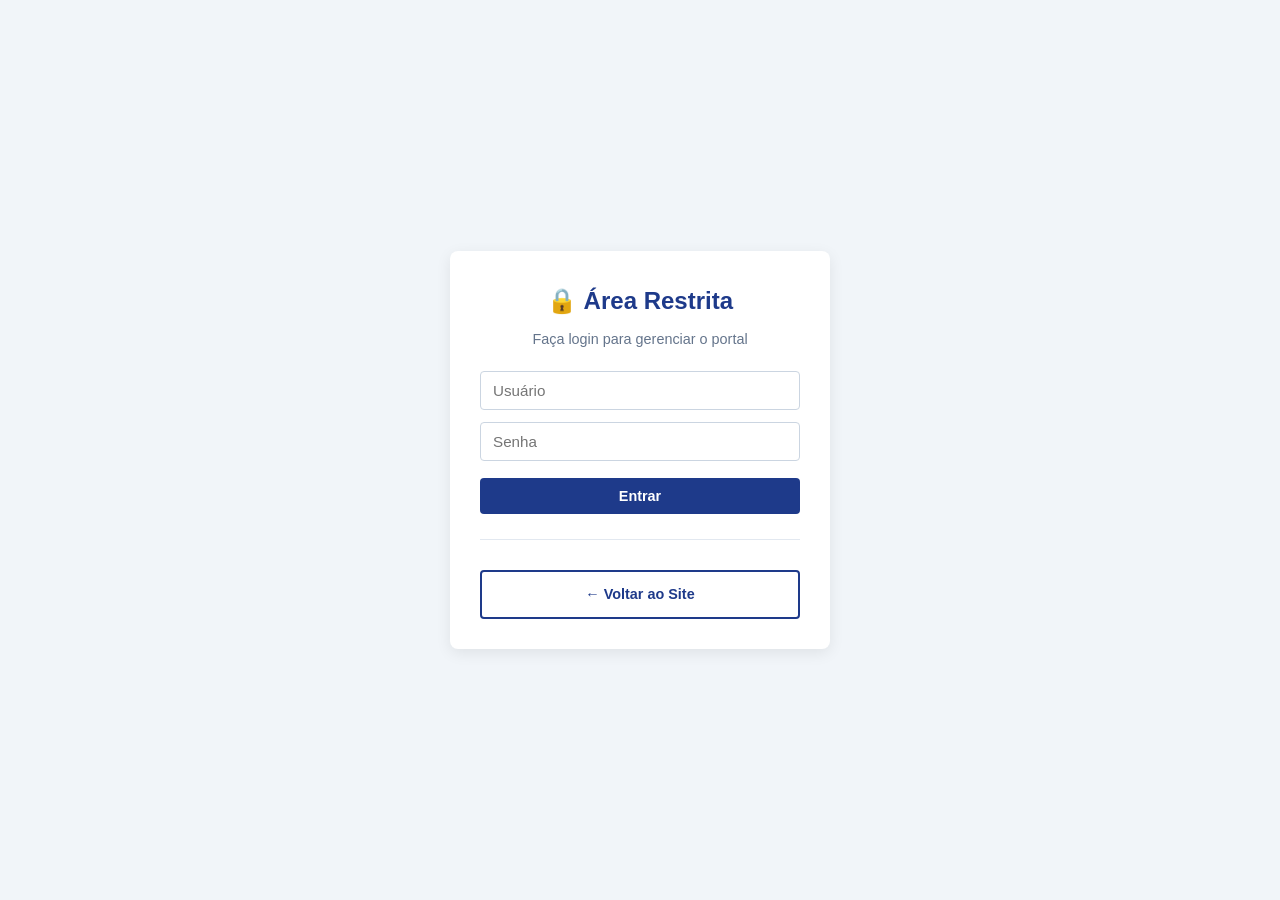
==== commit d2c7ef3f: "Atualizar o admin.html" ====
--- a/admin.html
+++ b/admin.html
@@ -7,7 +7,24 @@
     <link rel="stylesheet" href="style.css">
 </head>
 <body class="admin-body">
-    <div class="admin-layout">
+
+    <!-- TELA DE LOGIN (Oculta se já estiver logado) -->
+    <div id="login-screen" class="login-container">
+        <div class="login-card">
+            <h2>🔒 Área Restrita</h2>
+            <p>Faça login para gerenciar o portal</p>
+            <form id="form-login" class="admin-form">
+                <input type="text" id="login-usuario" placeholder="Usuário" required>
+                <input type="password" id="login-senha" placeholder="Senha" required>
+                <button type="submit" class="btn-primary">Entrar</button>
+            </form>
+            <p id="login-erro" class="login-error" style="display: none;">Usuário ou senha incorretos!</p>
+            <a href="index.html" class="btn-secondary" style="margin-top: 15px; text-align: center; display: block; width: 100%;">&larr; Voltar ao Site</a>
+        </div>
+    </div>
+
+    <!-- PAINEL ADMINISTRATIVO (Oculto até fazer o login) -->
+    <div id="admin-panel" class="admin-layout" style="display: none;">
         <aside class="admin-sidebar">
             <div class="admin-logo">
                 <h2>⚙️ Painel Admin</h2>
@@ -16,9 +33,12 @@
             <nav class="admin-nav">
                 <button class="admin-tab active" onclick="openTab('tab-noticias')">Notícias</button>
                 <button class="admin-tab" onclick="openTab('tab-eventos')">Agenda/Eventos</button>
-                <button class="admin-tab" onclick="openTab('tab-membros')">Membros da Entidade</button>
+                <button class="admin-tab" onclick="openTab('tab-membros')">Membros</button>
             </nav>
-            <a href="index.html" class="btn-secondary" style="margin: 20px; text-align: center; display: block; border-color: white; color: white;">&larr; Voltar ao Site</a>
+            <div style="padding: 20px;">
+                <a href="index.html" class="btn-secondary" style="margin-bottom: 10px; text-align: center; display: block; border-color: white; color: white;">&larr; Ver Site</a>
+                <button onclick="logoutAdmin()" class="btn-secondary" style="text-align: center; display: block; width: 100%; border-color: #ef4444; color: #ef4444;">Sair</button>
+            </div>
         </aside>
 
         <main class="admin-content">
@@ -36,10 +56,12 @@
                     <textarea id="noticia-conteudo" rows="4" placeholder="Conteúdo da notícia..." required></textarea>
                     <button type="submit" class="btn-primary">Salvar Notícia</button>
                 </form>
-                <table class="admin-table">
-                    <thead><tr><th>Título</th><th>Categoria</th><th>Ações</th></tr></thead>
-                    <tbody id="tabela-noticias"></tbody>
-                </table>
+                <div class="table-responsive">
+                    <table class="admin-table">
+                        <thead><tr><th>Título</th><th>Categoria</th><th>Ações</th></tr></thead>
+                        <tbody id="tabela-noticias"></tbody>
+                    </table>
+                </div>
             </section>
 
             <!-- ABA EVENTOS -->
@@ -52,10 +74,12 @@
                     <input type="text" id="evento-local" placeholder="Local (Ex: Auditório)" required>
                     <button type="submit" class="btn-primary">Salvar Evento</button>
                 </form>
-                <table class="admin-table">
-                    <thead><tr><th>Data</th><th>Evento</th><th>Local</th><th>Ações</th></tr></thead>
-                    <tbody id="tabela-eventos"></tbody>
-                </table>
+                <div class="table-responsive">
+                    <table class="admin-table">
+                        <thead><tr><th>Data</th><th>Evento</th><th>Local</th><th>Ações</th></tr></thead>
+                        <tbody id="tabela-eventos"></tbody>
+                    </table>
+                </div>
             </section>
 
             <!-- ABA MEMBROS -->
@@ -67,10 +91,12 @@
                     <input type="text" id="membro-cargo" placeholder="Cargo (Ex: Presidente)" required>
                     <button type="submit" class="btn-primary">Salvar Membro</button>
                 </form>
-                <table class="admin-table">
-                    <thead><tr><th>Nome</th><th>Cargo</th><th>Ações</th></tr></thead>
-                    <tbody id="tabela-membros"></tbody>
-                </table>
+                <div class="table-responsive">
+                    <table class="admin-table">
+                        <thead><tr><th>Nome</th><th>Cargo</th><th>Ações</th></tr></thead>
+                        <tbody id="tabela-membros"></tbody>
+                    </table>
+                </div>
             </section>
         </main>
     </div>
--- a/style.css
+++ b/style.css
@@ -1,18 +1,16 @@
-/* --- VARIÁVEIS DE CORES & TIPOGRAFIA (Clean & Profissional) --- */
+/* --- VARIÁVEIS DE CORES & TIPOGRAFIA --- */
 :root {
     --bg-white: #ffffff;
     --bg-light-gray: #f8fafc;
     --text-main: #334155;
     --text-dark: #0f172a;
-    --color-primary: #1e3a8a; /* Azul escuro inspirado na logo */
-    --color-accent: #06b6d4; /* Ciano da logo */
-    --color-green: #84cc16; /* Verde do slogan */
+    --color-primary: #1e3a8a;
+    --color-accent: #06b6d4;
+    --color-green: #84cc16;
     --border-color: #e2e8f0;
-    --font-base: 'Inter', -apple-system, BlinkMacSystemFont, 'Segoe UI', Roboto, Helvetica, Arial, sans-serif;
-    --base-size: 16px;
+    --font-base: 'Inter', -apple-system, BlinkMacSystemFont, 'Segoe UI', sans-serif;
 }
 
-/* --- VARIÁVEIS DE ALTO CONTRASTE (Acessibilidade) --- */
 body.high-contrast {
     --bg-white: #000000;
     --bg-light-gray: #1a1a1a;
@@ -20,417 +18,148 @@
     --text-dark: #ffff00;
     --color-primary: #000000;
     --color-accent: #ffff00;
-    --color-green: #ffff00;
     --border-color: #ffffff;
 }
 
-body.high-contrast .btn-primary, body.high-contrast .btn-secondary {
-    background-color: #ffff00;
-    color: #000000;
-    border: 2px solid #ffff00;
-}
+* { margin: 0; padding: 0; box-sizing: border-box; }
+body { font-family: var(--font-base); color: var(--text-main); background-color: var(--bg-white); line-height: 1.7; transition: all 0.3s ease; overflow-x: hidden; }
+a { text-decoration: none; transition: color 0.3s ease; }
+.container { max-width: 1100px; margin: 0 auto; padding: 0 5%; }
 
-body.high-contrast header {
-    background-color: #000000;
-    border-bottom: 2px solid #ffff00;
-}
+/* ACESSIBILIDADE */
+.accessibility-bar { background-color: var(--bg-light-gray); border-bottom: 1px solid var(--border-color); padding: 5px 0; font-size: 0.85rem; }
+.acc-container { max-width: 1100px; margin: 0 auto; padding: 0 5%; display: flex; justify-content: flex-end; align-items: center; gap: 8px; flex-wrap: wrap; }
+.accessibility-bar button { background: none; border: 1px solid var(--border-color); padding: 3px 8px; cursor: pointer; font-weight: bold; border-radius: 4px; }
+.admin-link { color: var(--color-primary); font-weight: bold; }
 
-body.high-contrast .accessibility-bar {
-    background-color: #333333;
-    color: #ffffff;
-}
+/* HEADER */
+header { background-color: var(--bg-white); box-shadow: 0 2px 10px rgba(0,0,0,0.05); position: sticky; top: 0; z-index: 1000; padding: 15px 0; width: 100%; }
+.header-container { max-width: 1100px; margin: 0 auto; padding: 0 5%; display: flex; justify-content: space-between; align-items: center; }
+.logo-container { display: flex; align-items: center; gap: 12px; }
+.logo-container img { width: 45px; height: auto; }
+.logo-text h1 { font-size: 1.1rem; color: var(--color-primary); text-transform: uppercase; line-height: 1.2; }
+.logo-text p { font-size: 0.7rem; font-weight: 600; }
+nav ul { list-style: none; display: flex; gap: 20px; align-items: center; }
+nav ul li a { font-weight: 600; color: var(--text-main); font-size: 0.9rem; text-transform: uppercase; }
+nav ul li a:hover { color: var(--color-accent); }
+.menu-toggle { display: none; font-size: 1.8rem; cursor: pointer; color: var(--color-primary); }
 
-/* --- RESET & GERAL --- */
-* {
-    margin: 0;
-    padding: 0;
-    box-sizing: border-box;
-}
+/* BOTÕES */
+.btn-primary, .btn-secondary { display: inline-block; padding: 10px 20px; font-weight: 600; border-radius: 4px; cursor: pointer; text-align: center; transition: 0.3s; border: none; font-size: 0.9rem; }
+.btn-primary { background-color: var(--color-primary); color: #ffffff; }
+.btn-primary:hover { background-color: var(--color-accent); }
+.btn-secondary { background-color: transparent; color: var(--color-primary); border: 2px solid var(--color-primary); }
+.btn-secondary:hover { background-color: var(--color-primary); color: #ffffff; }
 
-body {
-    font-family: var(--font-base);
-    font-size: var(--base-size);
-    color: var(--text-main);
-    background-color: var(--bg-white);
-    line-height: 1.7;
-    transition: all 0.3s ease;
-}
+/* SEÇÕES */
+section { padding: 60px 0; }
+.section-light { background-color: var(--bg-white); }
+.section-gray { background-color: var(--bg-light-gray); border-top: 1px solid var(--border-color); border-bottom: 1px solid var(--border-color); }
+.section-title { font-size: 1.8rem; color: var(--text-dark); margin-bottom: 30px; position: relative; padding-bottom: 10px; }
+.section-title::after { content: ''; position: absolute; left: 0; bottom: 0; width: 50px; height: 4px; background-color: var(--color-accent); }
 
-a {
-    text-decoration: none;
-    transition: color 0.3s ease;
-}
+/* HERO */
+.hero-section { text-align: center; padding: 60px 5%; display: flex; justify-content: center; }
+.slogan-img { max-width: 100%; width: 500px; height: auto; margin-bottom: 20px; }
+.hero-description { font-size: 1.1rem; max-width: 800px; margin: 0 auto; }
+.text-content { column-count: 2; column-gap: 30px; text-align: justify; }
 
-.container {
-    max-width: 1100px;
-    margin: 0 auto;
-    padding: 0 5%;
-}
+/* NOTÍCIAS (CARDS) */
+.grid-cards { display: grid; grid-template-columns: repeat(auto-fit, minmax(280px, 1fr)); gap: 20px; }
+.card { background-color: var(--bg-white); border: 1px solid var(--border-color); border-radius: 8px; padding: 25px; box-shadow: 0 4px 6px -1px rgba(0,0,0,0.05); }
+.card-tag { display: inline-block; padding: 4px 10px; border-radius: 20px; font-size: 0.7rem; font-weight: bold; text-transform: uppercase; margin-bottom: 12px; background-color: #e0f2fe; color: #0284c7; }
+.card h3 { color: var(--text-dark); margin-bottom: 10px; font-size: 1.1rem; }
 
-/* --- ACESSIBILIDADE --- */
-.accessibility-bar {
-    background-color: var(--bg-light-gray);
-    border-bottom: 1px solid var(--border-color);
-    padding: 5px 0;
-    font-size: 0.85rem;
-    position: relative;
-    z-index: 1001;
-}
+/* MEMBROS DA DIRETORIA */
+.members-grid { display: grid; grid-template-columns: repeat(auto-fit, minmax(160px, 1fr)); gap: 15px; text-align: center; }
+.member-card { background: var(--bg-white); padding: 20px 10px; border-radius: 8px; border: 1px solid var(--border-color); }
+.member-avatar { width: 70px; height: 70px; background-color: var(--color-primary); color: white; border-radius: 50%; display: flex; align-items: center; justify-content: center; font-size: 1.8rem; font-weight: bold; margin: 0 auto 12px; }
+.member-card h3 { font-size: 1rem; color: var(--text-dark); margin-bottom: 5px; }
+.member-card p { font-size: 0.8rem; color: var(--color-accent); font-weight: bold; text-transform: uppercase; }
 
-.acc-container {
-    max-width: 1100px;
-    margin: 0 auto;
-    padding: 0 5%;
-    display: flex;
-    justify-content: flex-end;
-    align-items: center;
-    gap: 10px;
-}
+/* AGENDA / EVENTOS */
+.events-list { display: flex; flex-direction: column; gap: 12px; }
+.event-item { display: flex; background: var(--bg-white); border: 1px solid var(--border-color); border-radius: 8px; overflow: hidden; flex-direction: row; }
+.event-date { background-color: var(--color-primary); color: white; padding: 15px; display: flex; flex-direction: column; align-items: center; justify-content: center; min-width: 90px; text-align: center; }
+.event-date .day { font-size: 1.8rem; font-weight: bold; line-height: 1; }
+.event-date .month { text-transform: uppercase; font-size: 0.75rem; letter-spacing: 1px; }
+.event-details { padding: 15px; display: flex; flex-direction: column; justify-content: center; }
+.event-details h3 { color: var(--text-dark); font-size: 1.1rem; }
+.event-details p { font-size: 0.85rem; color: #64748b; margin-top: 3px; }
 
-.accessibility-bar button {
-    background: none;
-    border: 1px solid var(--border-color);
-    padding: 3px 8px;
-    cursor: pointer;
-    font-weight: bold;
-    color: var(--text-main);
-    border-radius: 4px;
-}
+/* SERVIÇOS */
+.service-box { background-color: var(--bg-white); border-left: 6px solid var(--color-green); border: 1px solid var(--border-color); padding: 30px 20px; border-radius: 8px; }
+.steps-list { list-style: none; margin: 20px 0; }
+.steps-list li { margin-bottom: 8px; padding-left: 20px; position: relative; font-size: 0.95rem; }
+.steps-list li::before { content: '→'; position: absolute; left: 0; color: var(--color-accent); font-weight: bold; }
+footer { background-color: var(--text-dark); color: #ffffff; text-align: center; padding: 25px 0; font-size: 0.9rem; }
 
-.accessibility-bar button:hover {
-    background-color: var(--border-color);
-}
+/* --- TELA DE LOGIN --- */
+.login-container { display: flex; justify-content: center; align-items: center; height: 100vh; width: 100vw; background-color: #f1f5f9; padding: 20px; }
+.login-card { background: white; padding: 30px; border-radius: 8px; box-shadow: 0 4px 15px rgba(0,0,0,0.08); width: 100%; max-width: 380px; text-align: center; }
+.login-card h2 { color: var(--color-primary); margin-bottom: 5px; }
+.login-card p { color: #64748b; font-size: 0.9rem; margin-bottom: 20px; }
+.login-card form { display: flex; flex-direction: column; gap: 12px; }
+.login-card input { padding: 12px; border: 1px solid #cbd5e1; border-radius: 4px; width: 100%; font-size: 1rem; }
+.login-card button { width: 100%; margin-top: 5px; }
+.login-error { color: #ef4444; font-size: 0.85rem; margin-top: 10px; font-weight: bold; }
 
-/* --- HEADER --- */
-header {
-    background-color: var(--bg-white);
-    box-shadow: 0 2px 10px rgba(0,0,0,0.05);
-    position: sticky;
-    top: 0;
-    z-index: 1000;
-    padding: 15px 0;
-}
+/* --- PAINEL ADMINISTRATIVO RESPONSIVO --- */
+.admin-body { background-color: #f1f5f9; min-height: 100vh; }
+.admin-layout { display: flex; width: 100%; min-height: 100vh; }
+.admin-sidebar { width: 260px; background-color: var(--text-dark); color: white; display: flex; flex-direction: column; flex-shrink: 0; }
+.admin-logo { padding: 20px; text-align: center; border-bottom: 1px solid #334155; }
+.admin-logo h2 { font-size: 1.2rem; }
+.admin-logo p { font-size: 0.8rem; color: #94a3b8; }
+.admin-nav { display: flex; flex-direction: column; padding-top: 10px; flex-grow: 1; }
+.admin-tab { background: none; border: none; color: #cbd5e1; padding: 14px 20px; text-align: left; cursor: pointer; font-size: 0.95rem; border-left: 4px solid transparent; width: 100%; }
+.admin-tab:hover { background-color: #1e293b; color: white; }
+.admin-tab.active { background-color: #1e293b; color: white; border-left-color: var(--color-accent); }
+.admin-content { flex-grow: 1; padding: 30px; overflow-y: auto; width: 100%; }
+.admin-section { display: none; background: white; padding: 25px; border-radius: 8px; box-shadow: 0 4px 6px rgba(0,0,0,0.05); }
+.admin-section.active { display: block; }
+.admin-section h2 { margin-bottom: 20px; color: var(--color-primary); font-size: 1.5rem; }
+.admin-form { display: flex; flex-direction: column; gap: 12px; margin-bottom: 30px; padding-bottom: 25px; border-bottom: 1px solid var(--border-color); }
+.admin-form input, .admin-form select, .admin-form textarea { padding: 10px 12px; border: 1px solid #cbd5e1; border-radius: 4px; font-family: inherit; width: 100%; font-size: 0.95rem; }
 
-.header-container {
-    max-width: 1100px;
-    margin: 0 auto;
-    padding: 0 5%;
-    display: flex;
-    justify-content: space-between;
-    align-items: center;
-}
+/* Tabelas com scroll horizontal em celulares */
+.table-responsive { width: 100%; overflow-x: auto; -webkit-overflow-scrolling: touch; }
+.admin-table { width: 100%; border-collapse: collapse; min-width: 500px; }
+.admin-table th, .admin-table td { padding: 10px 12px; text-align: left; border-bottom: 1px solid var(--border-color); font-size: 0.9rem; }
+.admin-table th { background-color: var(--bg-light-gray); color: var(--text-dark); }
+.btn-action { padding: 6px 10px; border: none; border-radius: 4px; cursor: pointer; color: white; font-size: 0.8rem; margin-right: 4px; }
+.btn-edit { background-color: #eab308; }
+.btn-delete { background-color: #ef4444; }
 
-.logo-container {
-    display: flex;
-    align-items: center;
-    gap: 15px;
-}
-
-.logo-container img {
-    width: 55px;
-    height: auto;
-}
-
-.logo-text h1 {
-    font-size: 1.3rem;
-    color: var(--color-primary);
-    text-transform: uppercase;
-    letter-spacing: 1px;
-}
-
-.logo-text p {
-    font-size: 0.75rem;
-    color: var(--text-main);
-    font-weight: 600;
-}
-
-nav ul {
-    list-style: none;
-    display: flex;
-    gap: 25px;
-}
-
-nav ul li a {
-    font-weight: 600;
-    color: var(--text-main);
-    font-size: 0.95rem;
-    text-transform: uppercase;
-    letter-spacing: 0.5px;
-}
-
-nav ul li a:hover {
-    color: var(--color-accent);
-}
-
-.menu-toggle {
-    display: none;
-    font-size: 1.8rem;
-    cursor: pointer;
-    color: var(--color-primary);
-}
-
-/* --- BOTÕES --- */
-.btn-primary, .btn-secondary {
-    display: inline-block;
-    padding: 12px 28px;
-    font-weight: 600;
-    border-radius: 4px;
-    cursor: pointer;
-    text-align: center;
-    transition: all 0.3s ease;
-    font-size: 1rem;
-}
-
-.btn-primary {
-    background-color: var(--color-primary);
-    color: #ffffff;
-    border: 2px solid var(--color-primary);
-}
-
-.btn-primary:hover {
-    background-color: transparent;
-    color: var(--color-primary);
-}
-
-.btn-secondary {
-    background-color: transparent;
-    color: var(--color-primary);
-    border: 2px solid var(--color-primary);
-}
-
-.btn-secondary:hover {
-    background-color: var(--color-primary);
-    color: #ffffff;
-}
-
-/* --- SEÇÕES GERAIS --- */
-section {
-    padding: 80px 0;
-}
-
-.section-light {
-    background-color: var(--bg-white);
-}
-
-.section-gray {
-    background-color: var(--bg-light-gray);
-    border-top: 1px solid var(--border-color);
-    border-bottom: 1px solid var(--border-color);
-}
-
-.section-title {
-    font-size: 2rem;
-    color: var(--text-dark);
-    margin-bottom: 40px;
-    position: relative;
-    padding-bottom: 10px;
-}
-
-.section-title::after {
-    content: '';
-    position: absolute;
-    left: 0;
-    bottom: 0;
-    width: 60px;
-    height: 4px;
-    background-color: var(--color-accent);
-}
-
-.center-text {
-    margin-bottom: 30px;
-}
-
-/* --- HERO SECTION --- */
-.hero-section {
-    text-align: center;
-    padding: 100px 5%;
-    background-color: var(--bg-white);
-    display: flex;
-    justify-content: center;
-}
-
-.hero-content {
-    max-width: 800px;
-}
-
-.slogan-img {
-    max-width: 90%;
-    height: auto;
-    margin-bottom: 30px;
-}
-
-.hero-description {
-    font-size: 1.25rem;
-    color: var(--text-main);
-    margin-bottom: 40px;
-    font-weight: 400;
-}
-
-/* --- INSTITUCIONAL --- */
-.text-content {
-    column-count: 2;
-    column-gap: 40px;
-    text-align: justify;
-}
-
+/* --- MEDIA QUERIES PARA DISPOSITIVOS MÓVEIS --- */
 @media (max-width: 768px) {
-    .text-content {
-        column-count: 1;
-    }
-}
-
-/* --- MURAL (CARDS) --- */
-.grid-cards {
-    display: grid;
-    grid-template-columns: repeat(auto-fit, minmax(320px, 1fr));
-    gap: 30px;
-}
-
-.card {
-    background-color: var(--bg-white);
-    border: 1px solid var(--border-color);
-    border-radius: 8px;
-    padding: 30px;
-    box-shadow: 0 4px 6px -1px rgba(0, 0, 0, 0.05);
-    transition: box-shadow 0.3s ease;
-}
-
-.card:hover {
-    box-shadow: 0 10px 15px -3px rgba(0, 0, 0, 0.1);
-}
-
-.card-tag {
-    display: inline-block;
-    padding: 4px 10px;
-    border-radius: 20px;
-    font-size: 0.75rem;
-    font-weight: bold;
-    text-transform: uppercase;
-    margin-bottom: 15px;
-}
-
-.tag-blue { background-color: #e0f2fe; color: #0284c7; }
-.tag-green { background-color: #dcfce7; color: #16a34a; }
-.tag-cyan { background-color: #cffafe; color: #0891b2; }
-
-.card h3 {
-    color: var(--text-dark);
-    margin-bottom: 15px;
-    font-size: 1.3rem;
-}
-
-.card-link {
-    display: inline-block;
-    margin-top: 20px;
-    color: var(--color-primary);
-    font-weight: 600;
-    font-size: 0.95rem;
-}
-
-/* --- SERVIÇOS (CARTEIRINHA) --- */
-.service-box {
-    background-color: var(--bg-white);
-    border-left: 6px solid var(--color-green);
-    border: 1px solid var(--border-color);
-    padding: 40px;
-    border-radius: 8px;
-    box-shadow: 0 4px 6px -1px rgba(0, 0, 0, 0.05);
-}
-
-.service-box h3 {
-    color: var(--text-dark);
-    margin-bottom: 15px;
-}
-
-.steps-list {
-    list-style: none;
-    margin: 25px 0;
-}
-
-.steps-list li {
-    margin-bottom: 15px;
-    padding-left: 20px;
-    position: relative;
-}
-
-.steps-list li::before {
-    content: '→';
-    position: absolute;
-    left: 0;
-    color: var(--color-accent);
-    font-weight: bold;
-}
-
-/* --- FORMULÁRIO --- */
-.institutional-form {
-    max-width: 700px;
-    background-color: var(--bg-white);
-    padding: 40px;
-    border-radius: 8px;
-    border: 1px solid var(--border-color);
-    box-shadow: 0 4px 6px -1px rgba(0, 0, 0, 0.05);
-}
-
-.form-group {
-    margin-bottom: 20px;
-}
-
-.form-group label {
-    display: block;
-    margin-bottom: 8px;
-    font-weight: 600;
-    color: var(--text-dark);
-    font-size: 0.95rem;
-}
-
-.form-group input, .form-group select, .form-group textarea {
-    width: 100%;
-    padding: 12px;
-    border: 1px solid #cbd5e1;
-    border-radius: 4px;
-    font-family: inherit;
-    font-size: 1rem;
-    background-color: var(--bg-white);
-    color: var(--text-main);
-}
-
-.form-group input:focus, .form-group select:focus, .form-group textarea:focus {
-    outline: none;
-    border-color: var(--color-primary);
-    box-shadow: 0 0 0 3px rgba(30, 58, 138, 0.1);
-}
-
-/* --- FOOTER --- */
-footer {
-    background-color: var(--text-dark);
-    color: #ffffff;
-    text-align: center;
-    padding: 30px 0;
-    font-size: 0.9rem;
-}
-
-.footer-sub {
-    color: var(--color-accent);
-    margin-top: 5px;
-    font-style: italic;
-}
-
-/* --- RESPONSIVIDADE --- */
-@media (max-width: 768px) {
+    .text-content { column-count: 1; }
     .menu-toggle { display: block; }
-    nav ul {
-        display: none;
-        flex-direction: column;
-        position: absolute;
-        top: 100%;
-        left: 0;
-        width: 100%;
-        background-color: var(--bg-white);
-        box-shadow: 0 4px 6px -1px rgba(0, 0, 0, 0.1);
-        padding: 20px 5%;
+    
+    nav ul { 
+        display: none; 
+        flex-direction: column; 
+        position: absolute; 
+        top: 100%; 
+        left: 0; 
+        width: 100%; 
+        background: var(--bg-white); 
+        padding: 20px 5%; 
+        box-shadow: 0 10px 15px rgba(0,0,0,0.05);
+        border-top: 1px solid var(--border-color);
     }
     nav ul.active { display: flex; }
-    nav ul li a { display: block; padding: 10px 0; border-bottom: 1px solid var(--border-color); }
-    .hero-section { padding: 60px 5%; }
-    .service-box { padding: 20px; }
+    nav ul li { width: 100%; text-align: center; padding: 8px 0; border-bottom: 1px solid #f1f5f9; }
+    
+    /* Layout Painel Admin Mobile */
+    .admin-layout { flex-direction: column; }
+    .admin-sidebar { width: 100%; height: auto; }
+    .admin-nav { flex-direction: row; overflow-x: auto; padding: 0; }
+    .admin-tab { border-left: none; border-bottom: 4px solid transparent; text-align: center; white-space: nowrap; padding: 12px 15px; font-size: 0.85rem; }
+    .admin-tab.active { border-left-color: transparent; border-bottom-color: var(--color-accent); }
+    .admin-content { padding: 15px; }
+    .admin-section { padding: 15px; }
+    
+    .logo-text h1 { font-size: 1rem; }
+    .section-title { font-size: 1.5rem; }
 }
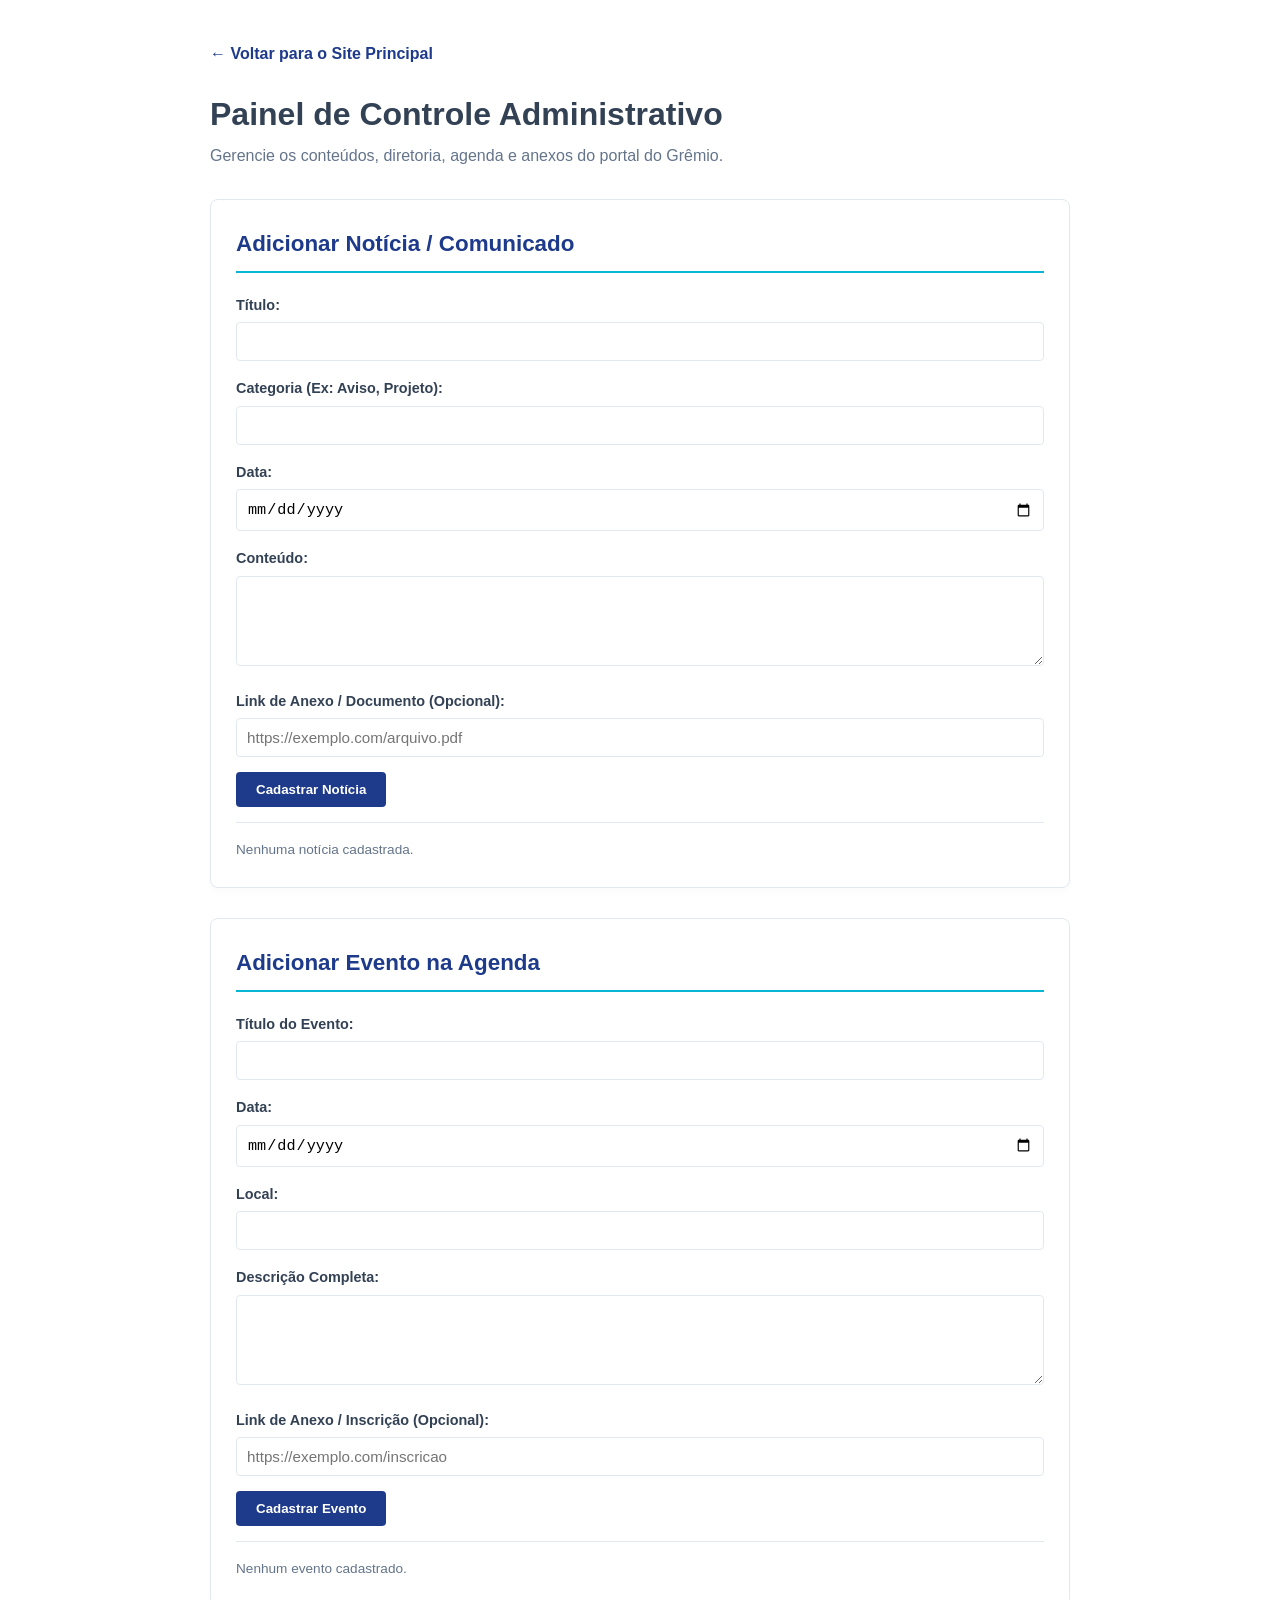
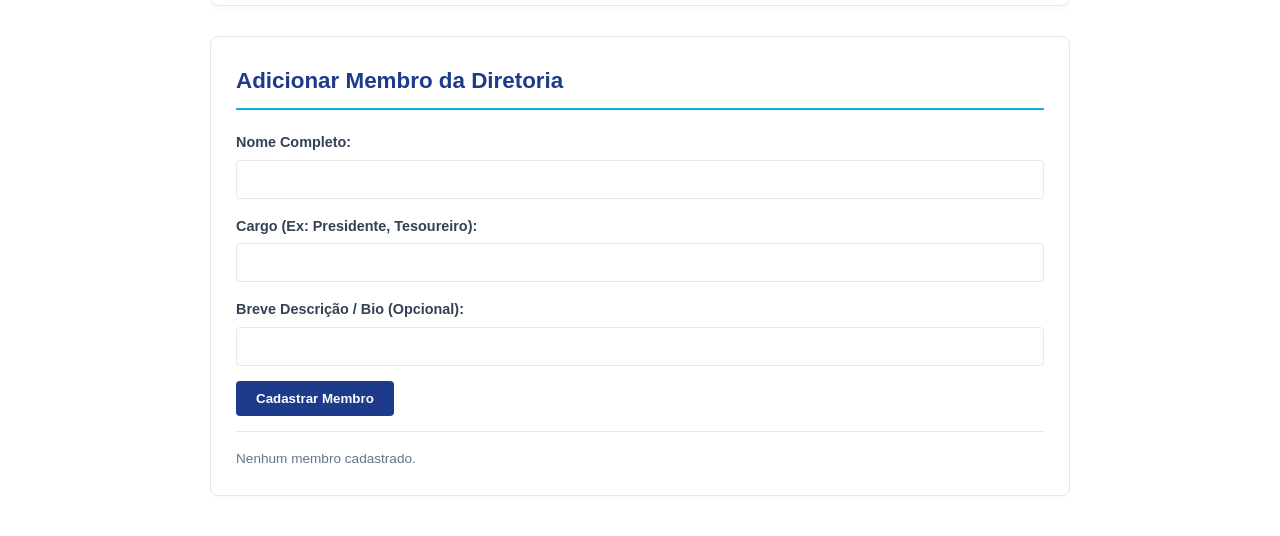
==== commit 30b02bd9: "Atualizar o admin.html" ====
--- a/admin.html
+++ b/admin.html
@@ -3,104 +3,155 @@
 <head>
     <meta charset="UTF-8">
     <meta name="viewport" content="width=device-width, initial-scale=1.0">
-    <title>Painel Administrativo | Visão Coletiva</title>
+    <title>Painel Administrativo | Grêmio Visão Coletiva</title>
     <link rel="stylesheet" href="style.css">
+    <style>
+        .admin-container { max-width: 900px; margin: 40px auto; padding: 0 20px; }
+        .admin-card { background: white; border: 1px solid var(--border-color); border-radius: 8px; padding: 25px; margin-bottom: 30px; box-shadow: 0 4px 6px rgba(0,0,0,0.02); }
+        .admin-card h2 { margin-bottom: 20px; color: var(--color-primary); font-size: 1.4rem; border-bottom: 2px solid var(--color-accent); padding-bottom: 8px; }
+        .form-group { margin-bottom: 15px; }
+        .form-group label { display: block; font-weight: 600; margin-bottom: 5px; font-size: 0.9rem; }
+        .form-group input, .form-group textarea, .form-group select { width: 100%; padding: 10px; border: 1px solid var(--border-color); border-radius: 4px; font-size: 0.95rem; }
+        .form-group textarea { resize: vertical; height: 90px; }
+        .btn-save { background: var(--color-primary); color: white; border: none; padding: 10px 20px; font-weight: bold; border-radius: 4px; cursor: pointer; }
+        .btn-save:hover { background: var(--color-accent); }
+        .back-link { display: inline-block; margin-bottom: 20px; font-weight: 600; color: var(--color-primary); }
+        .item-list { margin-top: 15px; border-top: 1px solid var(--border-color); padding-top: 15px; }
+        .item-row { display: flex; justify-content: space-between; align-items: center; background: #f8fafc; padding: 10px 15px; border-radius: 4px; margin-bottom: 8px; border: 1px solid var(--border-color); font-size: 0.9rem; }
+        .btn-del { background: #ef4444; color: white; border: none; padding: 5px 10px; border-radius: 4px; cursor: pointer; font-size: 0.8rem; }
+    </style>
 </head>
-<body class="admin-body">
+<body>
+    <div class="admin-container">
+        <a href="index.html" class="back-link">← Voltar para o Site Principal</a>
+        <h1>Painel de Controle Administrativo</h1>
+        <p style="margin-bottom: 30px; color: #64748b;">Gerencie os conteúdos, diretoria, agenda e anexos do portal do Grêmio.</p>
 
-    <!-- TELA DE LOGIN (Oculta se já estiver logado) -->
-    <div id="login-screen" class="login-container">
-        <div class="login-card">
-            <h2>🔒 Área Restrita</h2>
-            <p>Faça login para gerenciar o portal</p>
-            <form id="form-login" class="admin-form">
-                <input type="text" id="login-usuario" placeholder="Usuário" required>
-                <input type="password" id="login-senha" placeholder="Senha" required>
-                <button type="submit" class="btn-primary">Entrar</button>
+        <!-- GERENCIAR NOTÍCIAS -->
+        <div class="admin-card">
+            <h2>Adicionar Notícia / Comunicado</h2>
+            <form id="form-noticia">
+                <div class="form-group"><label>Título:</label><input type="text" id="noticia-titulo" required></div>
+                <div class="form-group"><label>Categoria (Ex: Aviso, Projeto):</label><input type="text" id="noticia-categoria" required></div>
+                <div class="form-group"><label>Data:</label><input type="date" id="noticia-data"></div>
+                <div class="form-group"><label>Conteúdo:</label><textarea id="noticia-conteudo" required></textarea></div>
+                <div class="form-group"><label>Link de Anexo / Documento (Opcional):</label><input type="url" id="noticia-anexo" placeholder="https://exemplo.com/arquivo.pdf"></div>
+                <button type="submit" class="btn-save">Cadastrar Notícia</button>
             </form>
-            <p id="login-erro" class="login-error" style="display: none;">Usuário ou senha incorretos!</p>
-            <a href="index.html" class="btn-secondary" style="margin-top: 15px; text-align: center; display: block; width: 100%;">&larr; Voltar ao Site</a>
+            <div class="item-list" id="lista-noticias"></div>
+        </div>
+
+        <!-- GERENCIAR EVENTOS -->
+        <div class="admin-card">
+            <h2>Adicionar Evento na Agenda</h2>
+            <form id="form-evento">
+                <div class="form-group"><label>Título do Evento:</label><input type="text" id="evento-titulo" required></div>
+                <div class="form-group"><label>Data:</label><input type="date" id="evento-data" required></div>
+                <div class="form-group"><label>Local:</label><input type="text" id="evento-local" required></div>
+                <div class="form-group"><label>Descrição Completa:</label><textarea id="evento-descricao"></textarea></div>
+                <div class="form-group"><label>Link de Anexo / Inscrição (Opcional):</label><input type="url" id="evento-anexo" placeholder="https://exemplo.com/inscricao"></div>
+                <button type="submit" class="btn-save">Cadastrar Evento</button>
+            </form>
+            <div class="item-list" id="lista-eventos"></div>
+        </div>
+
+        <!-- GERENCIAR MEMBROS -->
+        <div class="admin-card">
+            <h2>Adicionar Membro da Diretoria</h2>
+            <form id="form-membro">
+                <div class="form-group"><label>Nome Completo:</label><input type="text" id="membro-nome" required></div>
+                <div class="form-group"><label>Cargo (Ex: Presidente, Tesoureiro):</label><input type="text" id="membro-cargo" required></div>
+                <div class="form-group"><label>Breve Descrição / Bio (Opcional):</label><input type="text" id="membro-bio"></div>
+                <button type="submit" class="btn-save">Cadastrar Membro</button>
+            </form>
+            <div class="item-list" id="lista-membros"></div>
         </div>
     </div>
 
-    <!-- PAINEL ADMINISTRATIVO (Oculto até fazer o login) -->
-    <div id="admin-panel" class="admin-layout" style="display: none;">
-        <aside class="admin-sidebar">
-            <div class="admin-logo">
-                <h2>⚙️ Painel Admin</h2>
-                <p>Visão Coletiva</p>
-            </div>
-            <nav class="admin-nav">
-                <button class="admin-tab active" onclick="openTab('tab-noticias')">Notícias</button>
-                <button class="admin-tab" onclick="openTab('tab-eventos')">Agenda/Eventos</button>
-                <button class="admin-tab" onclick="openTab('tab-membros')">Membros</button>
-            </nav>
-            <div style="padding: 20px;">
-                <a href="index.html" class="btn-secondary" style="margin-bottom: 10px; text-align: center; display: block; border-color: white; color: white;">&larr; Ver Site</a>
-                <button onclick="logoutAdmin()" class="btn-secondary" style="text-align: center; display: block; width: 100%; border-color: #ef4444; color: #ef4444;">Sair</button>
-            </div>
-        </aside>
+    <script>
+        function carregarDadosAdmin() {
+            // Notícias
+            const noticias = JSON.parse(localStorage.getItem('gremio_noticias')) || [];
+            document.getElementById('lista-noticias').innerHTML = noticias.map((n, i) => `
+                <div class="item-row">
+                    <span><strong>${n.titulo}</strong> (${n.categoria})</span>
+                    <button class="btn-del" onclick="removerItem('gremio_noticias', ${i})">Excluir</button>
+                </div>
+            `).join('') || '<p style="font-size:0.85rem; color:#64748b;">Nenhuma notícia cadastrada.</p>';
 
-        <main class="admin-content">
-            <!-- ABA NOTÍCIAS -->
-            <section id="tab-noticias" class="admin-section active">
-                <h2>Gerenciar Notícias</h2>
-                <form id="form-noticia" class="admin-form">
-                    <input type="hidden" id="noticia-id">
-                    <input type="text" id="noticia-titulo" placeholder="Título da Notícia" required>
-                    <select id="noticia-categoria" required>
-                        <option value="Comunicado Oficial">Comunicado Oficial</option>
-                        <option value="Campanha">Campanha</option>
-                        <option value="Representação">Representação</option>
-                    </select>
-                    <textarea id="noticia-conteudo" rows="4" placeholder="Conteúdo da notícia..." required></textarea>
-                    <button type="submit" class="btn-primary">Salvar Notícia</button>
-                </form>
-                <div class="table-responsive">
-                    <table class="admin-table">
-                        <thead><tr><th>Título</th><th>Categoria</th><th>Ações</th></tr></thead>
-                        <tbody id="tabela-noticias"></tbody>
-                    </table>
+            // Eventos
+            const eventos = JSON.parse(localStorage.getItem('gremio_eventos')) || [];
+            document.getElementById('lista-eventos').innerHTML = eventos.map((e, i) => `
+                <div class="item-row">
+                    <span><strong>${e.titulo}</strong> - ${e.data}</span>
+                    <button class="btn-del" onclick="removerItem('gremio_eventos', ${i})">Excluir</button>
                 </div>
-            </section>
+            `).join('') || '<p style="font-size:0.85rem; color:#64748b;">Nenhum evento cadastrado.</p>';
 
-            <!-- ABA EVENTOS -->
-            <section id="tab-eventos" class="admin-section">
-                <h2>Gerenciar Agenda/Eventos</h2>
-                <form id="form-evento" class="admin-form">
-                    <input type="hidden" id="evento-id">
-                    <input type="text" id="evento-titulo" placeholder="Nome do Evento" required>
-                    <input type="date" id="evento-data" required>
-                    <input type="text" id="evento-local" placeholder="Local (Ex: Auditório)" required>
-                    <button type="submit" class="btn-primary">Salvar Evento</button>
-                </form>
-                <div class="table-responsive">
-                    <table class="admin-table">
-                        <thead><tr><th>Data</th><th>Evento</th><th>Local</th><th>Ações</th></tr></thead>
-                        <tbody id="tabela-eventos"></tbody>
-                    </table>
+            // Membros
+            const membros = JSON.parse(localStorage.getItem('gremio_membros')) || [];
+            document.getElementById('lista-membros').innerHTML = membros.map((m, i) => `
+                <div class="item-row">
+                    <span><strong>${m.nome}</strong> - ${m.cargo}</span>
+                    <button class="btn-del" onclick="removerItem('gremio_membros', ${i})">Excluir</button>
                 </div>
-            </section>
+            `).join('') || '<p style="font-size:0.85rem; color:#64748b;">Nenhum membro cadastrado.</p>';
+        }
 
-            <!-- ABA MEMBROS -->
-            <section id="tab-membros" class="admin-section">
-                <h2>Gerenciar Diretoria e Membros</h2>
-                <form id="form-membro" class="admin-form">
-                    <input type="hidden" id="membro-id">
-                    <input type="text" id="membro-nome" placeholder="Nome do Membro" required>
-                    <input type="text" id="membro-cargo" placeholder="Cargo (Ex: Presidente)" required>
-                    <button type="submit" class="btn-primary">Salvar Membro</button>
-                </form>
-                <div class="table-responsive">
-                    <table class="admin-table">
-                        <thead><tr><th>Nome</th><th>Cargo</th><th>Ações</th></tr></thead>
-                        <tbody id="tabela-membros"></tbody>
-                    </table>
-                </div>
-            </section>
-        </main>
-    </div>
+        function removerItem(chave, index) {
+            let dados = JSON.parse(localStorage.getItem(chave)) || [];
+            dados.splice(index, 1);
+            localStorage.setItem(chave, JSON.stringify(dados));
+            carregarDadosAdmin();
+        }
 
-    <script src="script.js"></script>
+        document.getElementById('form-noticia').addEventListener('submit', (e) => {
+            e.preventDefault();
+            const noticias = JSON.parse(localStorage.getItem('gremio_noticias')) || [];
+            noticias.push({
+                titulo: document.getElementById('noticia-titulo').value,
+                categoria: document.getElementById('noticia-categoria').value,
+                data: document.getElementById('noticia-data').value,
+                conteudo: document.getElementById('noticia-conteudo').value,
+                anexo: document.getElementById('noticia-anexo').value
+            });
+            localStorage.setItem('gremio_noticias', JSON.stringify(noticias));
+            e.target.reset();
+            carregarDadosAdmin();
+            alert('Notícia adicionada com sucesso!');
+        });
+
+        document.getElementById('form-evento').addEventListener('submit', (e) => {
+            e.preventDefault();
+            const eventos = JSON.parse(localStorage.getItem('gremio_eventos')) || [];
+            eventos.push({
+                titulo: document.getElementById('evento-titulo').value,
+                data: document.getElementById('evento-data').value,
+                local: document.getElementById('evento-local').value,
+                descricao: document.getElementById('evento-descricao').value,
+                anexo: document.getElementById('evento-anexo').value
+            });
+            localStorage.setItem('gremio_eventos', JSON.stringify(eventos));
+            e.target.reset();
+            carregarDadosAdmin();
+            alert('Evento adicionado com sucesso!');
+        });
+
+        document.getElementById('form-membro').addEventListener('submit', (e) => {
+            e.preventDefault();
+            const membros = JSON.parse(localStorage.getItem('gremio_membros')) || [];
+            membros.push({
+                nome: document.getElementById('membro-nome').value,
+                cargo: document.getElementById('membro-cargo').value,
+                bio: document.getElementById('membro-bio').value
+            });
+            localStorage.setItem('gremio_membros', JSON.stringify(membros));
+            e.target.reset();
+            carregarDadosAdmin();
+            alert('Membro adicionado com sucesso!');
+        });
+
+        carregarDadosAdmin();
+    </script>
 </body>
-</html>
+</html>
--- a/style.css
+++ b/style.css
@@ -1,4 +1,3 @@
-/* --- VARIÁVEIS DE CORES & TIPOGRAFIA --- */
 :root {
     --bg-white: #ffffff;
     --bg-light-gray: #f8fafc;
@@ -26,60 +25,72 @@
 a { text-decoration: none; transition: color 0.3s ease; }
 .container { max-width: 1100px; margin: 0 auto; padding: 0 5%; }
 
-/* ACESSIBILIDADE */
-.accessibility-bar { background-color: var(--bg-light-gray); border-bottom: 1px solid var(--border-color); padding: 5px 0; font-size: 0.85rem; }
-.acc-container { max-width: 1100px; margin: 0 auto; padding: 0 5%; display: flex; justify-content: flex-end; align-items: center; gap: 8px; flex-wrap: wrap; }
-.accessibility-bar button { background: none; border: 1px solid var(--border-color); padding: 3px 8px; cursor: pointer; font-weight: bold; border-radius: 4px; }
-.admin-link { color: var(--color-primary); font-weight: bold; }
+/* ACESSIBILIDADE CENTRALIZADA */
+.accessibility-bar { background-color: var(--bg-light-gray); border-bottom: 1px solid var(--border-color); padding: 8px 0; font-size: 0.85rem; position: relative; z-index: 1100; }
+.acc-container { max-width: 1100px; margin: 0 auto; padding: 0 5%; display: flex; justify-content: center; align-items: center; }
+.accessibility-dropdown-wrapper { position: relative; display: inline-block; }
+.acc-main-btn { background: var(--bg-white); border: 1px solid var(--border-color); padding: 6px 16px; cursor: pointer; font-weight: 600; border-radius: 20px; color: var(--color-primary); font-size: 0.85rem; display: flex; align-items: center; gap: 6px; box-shadow: 0 1px 3px rgba(0,0,0,0.05); }
+.acc-main-btn:hover { background-color: var(--color-primary); color: #ffffff; border-color: var(--color-primary); }
+
+.accessibility-menu { display: none; position: absolute; left: 50%; transform: translateX(-50%); top: 120%; background: var(--bg-white); border: 1px solid var(--border-color); border-radius: 8px; box-shadow: 0 6px 15px rgba(0,0,0,0.1); padding: 10px; z-index: 1200; gap: 6px; align-items: center; white-space: nowrap; }
+.accessibility-menu.active { display: flex; }
+.accessibility-menu button { background: var(--bg-light-gray); border: 1px solid var(--border-color); padding: 6px 10px; cursor: pointer; font-weight: bold; border-radius: 4px; font-size: 0.85rem; color: var(--text-main); }
+.accessibility-menu button:hover { background: var(--color-primary); color: white; }
 
 /* HEADER */
-header { background-color: var(--bg-white); box-shadow: 0 2px 10px rgba(0,0,0,0.05); position: sticky; top: 0; z-index: 1000; padding: 15px 0; width: 100%; }
-.header-container { max-width: 1100px; margin: 0 auto; padding: 0 5%; display: flex; justify-content: space-between; align-items: center; }
-.logo-container { display: flex; align-items: center; gap: 12px; }
-.logo-container img { width: 45px; height: auto; }
-.logo-text h1 { font-size: 1.1rem; color: var(--color-primary); text-transform: uppercase; line-height: 1.2; }
-.logo-text p { font-size: 0.7rem; font-weight: 600; }
+header { background-color: var(--bg-white); box-shadow: 0 2px 10px rgba(0,0,0,0.05); position: sticky; top: 0; z-index: 1000; padding: 12px 0; width: 100%; }
+.header-container { max-width: 1100px; margin: 0 auto; padding: 0 4%; display: flex; justify-content: space-between; align-items: center; }
+
+.logo-container { display: flex; align-items: center; }
+.logo-container img { width: 68px; height: auto; display: block; }
+
+.header-right { display: flex; align-items: center; }
 nav ul { list-style: none; display: flex; gap: 20px; align-items: center; }
 nav ul li a { font-weight: 600; color: var(--text-main); font-size: 0.9rem; text-transform: uppercase; }
 nav ul li a:hover { color: var(--color-accent); }
-.menu-toggle { display: none; font-size: 1.8rem; cursor: pointer; color: var(--color-primary); }
+.admin-nav-link { color: var(--color-primary); background: #f1f5f9; padding: 6px 12px; border-radius: 4px; border: 1px solid var(--border-color); }
+.menu-toggle { display: none; font-size: 1.8rem; cursor: pointer; color: var(--color-primary); padding: 4px; }
 
-/* BOTÕES */
+/* BOTÕES E ESTILOS GERAIS */
 .btn-primary, .btn-secondary { display: inline-block; padding: 10px 20px; font-weight: 600; border-radius: 4px; cursor: pointer; text-align: center; transition: 0.3s; border: none; font-size: 0.9rem; }
 .btn-primary { background-color: var(--color-primary); color: #ffffff; }
 .btn-primary:hover { background-color: var(--color-accent); }
 .btn-secondary { background-color: transparent; color: var(--color-primary); border: 2px solid var(--color-primary); }
 .btn-secondary:hover { background-color: var(--color-primary); color: #ffffff; }
 
-/* SEÇÕES */
 section { padding: 60px 0; }
 .section-light { background-color: var(--bg-white); }
 .section-gray { background-color: var(--bg-light-gray); border-top: 1px solid var(--border-color); border-bottom: 1px solid var(--border-color); }
 .section-title { font-size: 1.8rem; color: var(--text-dark); margin-bottom: 30px; position: relative; padding-bottom: 10px; }
 .section-title::after { content: ''; position: absolute; left: 0; bottom: 0; width: 50px; height: 4px; background-color: var(--color-accent); }
 
-/* HERO */
 .hero-section { text-align: center; padding: 60px 5%; display: flex; justify-content: center; }
 .slogan-img { max-width: 100%; width: 500px; height: auto; margin-bottom: 20px; }
 .hero-description { font-size: 1.1rem; max-width: 800px; margin: 0 auto; }
 .text-content { column-count: 2; column-gap: 30px; text-align: justify; }
 
-/* NOTÍCIAS (CARDS) */
+/* COMPONENTES EXTRAS (ANEXOS E DETALHES) */
 .grid-cards { display: grid; grid-template-columns: repeat(auto-fit, minmax(280px, 1fr)); gap: 20px; }
-.card { background-color: var(--bg-white); border: 1px solid var(--border-color); border-radius: 8px; padding: 25px; box-shadow: 0 4px 6px -1px rgba(0,0,0,0.05); }
+.card { background-color: var(--bg-white); border: 1px solid var(--border-color); border-radius: 8px; padding: 25px; box-shadow: 0 4px 6px -1px rgba(0,0,0,0.05); display: flex; flex-direction: column; justify-content: space-between; }
 .card-tag { display: inline-block; padding: 4px 10px; border-radius: 20px; font-size: 0.7rem; font-weight: bold; text-transform: uppercase; margin-bottom: 12px; background-color: #e0f2fe; color: #0284c7; }
 .card h3 { color: var(--text-dark); margin-bottom: 10px; font-size: 1.1rem; }
+.card p { margin-bottom: 15px; font-size: 0.95rem; }
+.card-meta { font-size: 0.8rem; color: #64748b; margin-bottom: 12px; }
+.btn-attachment { display: inline-block; margin-top: 10px; padding: 6px 12px; background: #f1f5f9; color: var(--color-primary); border: 1px solid var(--border-color); border-radius: 4px; font-size: 0.85rem; font-weight: 600; text-align: center; }
+.btn-attachment:hover { background: var(--color-primary); color: white; }
 
-/* MEMBROS DA DIRETORIA */
-.members-grid { display: grid; grid-template-columns: repeat(auto-fit, minmax(160px, 1fr)); gap: 15px; text-align: center; }
-.member-card { background: var(--bg-white); padding: 20px 10px; border-radius: 8px; border: 1px solid var(--border-color); }
-.member-avatar { width: 70px; height: 70px; background-color: var(--color-primary); color: white; border-radius: 50%; display: flex; align-items: center; justify-content: center; font-size: 1.8rem; font-weight: bold; margin: 0 auto 12px; }
+/* MEMBROS */
+.members-grid { display: grid; grid-template-columns: repeat(auto-fit, minmax(180px, 1fr)); gap: 20px; text-align: center; }
+.member-card { background: var(--bg-white); padding: 25px 15px; border-radius: 8px; border: 1px solid var(--border-color); }
+.member-avatar { width: 75px; height: 75px; background-color: var(--color-primary); color: white; border-radius: 50%; display: flex; align-items: center; justify-content: center; font-size: 1.8rem; font-weight: bold; margin: 0 auto 12px; }
 .member-card h3 { font-size: 1rem; color: var(--text-dark); margin-bottom: 5px; }
-.member-card p { font-size: 0.8rem; color: var(--color-accent); font-weight: bold; text-transform: uppercase; }
+.member-card p { font-size: 0.8rem; color: var(--color-accent); font-weight: bold; text-transform: uppercase; margin-bottom: 8px; }
+.member-bio { font-size: 0.85rem; color: #64748b; }
 
-/* AGENDA / EVENTOS */
+/* AGENDA */
 .events-list { display: flex; flex-direction: column; gap: 12px; }
-.event-item { display: flex; background: var(--bg-white); border: 1px solid var(--border-color); border-radius: 8px; overflow: hidden; flex-direction: row; }
+.event-item { display: flex; background: var(--bg-white); border: 1px solid var(--border-color); border-radius: 8px; overflow: hidden; flex-direction: row; justify-content: space-between; align-items: center; padding-right: 15px; }
+.event-main-info { display: flex; align-items: center; }
 .event-date { background-color: var(--color-primary); color: white; padding: 15px; display: flex; flex-direction: column; align-items: center; justify-content: center; min-width: 90px; text-align: center; }
 .event-date .day { font-size: 1.8rem; font-weight: bold; line-height: 1; }
 .event-date .month { text-transform: uppercase; font-size: 0.75rem; letter-spacing: 1px; }
@@ -87,54 +98,17 @@
 .event-details h3 { color: var(--text-dark); font-size: 1.1rem; }
 .event-details p { font-size: 0.85rem; color: #64748b; margin-top: 3px; }
 
-/* SERVIÇOS */
 .service-box { background-color: var(--bg-white); border-left: 6px solid var(--color-green); border: 1px solid var(--border-color); padding: 30px 20px; border-radius: 8px; }
 .steps-list { list-style: none; margin: 20px 0; }
 .steps-list li { margin-bottom: 8px; padding-left: 20px; position: relative; font-size: 0.95rem; }
 .steps-list li::before { content: '→'; position: absolute; left: 0; color: var(--color-accent); font-weight: bold; }
 footer { background-color: var(--text-dark); color: #ffffff; text-align: center; padding: 25px 0; font-size: 0.9rem; }
 
-/* --- TELA DE LOGIN --- */
-.login-container { display: flex; justify-content: center; align-items: center; height: 100vh; width: 100vw; background-color: #f1f5f9; padding: 20px; }
-.login-card { background: white; padding: 30px; border-radius: 8px; box-shadow: 0 4px 15px rgba(0,0,0,0.08); width: 100%; max-width: 380px; text-align: center; }
-.login-card h2 { color: var(--color-primary); margin-bottom: 5px; }
-.login-card p { color: #64748b; font-size: 0.9rem; margin-bottom: 20px; }
-.login-card form { display: flex; flex-direction: column; gap: 12px; }
-.login-card input { padding: 12px; border: 1px solid #cbd5e1; border-radius: 4px; width: 100%; font-size: 1rem; }
-.login-card button { width: 100%; margin-top: 5px; }
-.login-error { color: #ef4444; font-size: 0.85rem; margin-top: 10px; font-weight: bold; }
-
-/* --- PAINEL ADMINISTRATIVO RESPONSIVO --- */
-.admin-body { background-color: #f1f5f9; min-height: 100vh; }
-.admin-layout { display: flex; width: 100%; min-height: 100vh; }
-.admin-sidebar { width: 260px; background-color: var(--text-dark); color: white; display: flex; flex-direction: column; flex-shrink: 0; }
-.admin-logo { padding: 20px; text-align: center; border-bottom: 1px solid #334155; }
-.admin-logo h2 { font-size: 1.2rem; }
-.admin-logo p { font-size: 0.8rem; color: #94a3b8; }
-.admin-nav { display: flex; flex-direction: column; padding-top: 10px; flex-grow: 1; }
-.admin-tab { background: none; border: none; color: #cbd5e1; padding: 14px 20px; text-align: left; cursor: pointer; font-size: 0.95rem; border-left: 4px solid transparent; width: 100%; }
-.admin-tab:hover { background-color: #1e293b; color: white; }
-.admin-tab.active { background-color: #1e293b; color: white; border-left-color: var(--color-accent); }
-.admin-content { flex-grow: 1; padding: 30px; overflow-y: auto; width: 100%; }
-.admin-section { display: none; background: white; padding: 25px; border-radius: 8px; box-shadow: 0 4px 6px rgba(0,0,0,0.05); }
-.admin-section.active { display: block; }
-.admin-section h2 { margin-bottom: 20px; color: var(--color-primary); font-size: 1.5rem; }
-.admin-form { display: flex; flex-direction: column; gap: 12px; margin-bottom: 30px; padding-bottom: 25px; border-bottom: 1px solid var(--border-color); }
-.admin-form input, .admin-form select, .admin-form textarea { padding: 10px 12px; border: 1px solid #cbd5e1; border-radius: 4px; font-family: inherit; width: 100%; font-size: 0.95rem; }
-
-/* Tabelas com scroll horizontal em celulares */
-.table-responsive { width: 100%; overflow-x: auto; -webkit-overflow-scrolling: touch; }
-.admin-table { width: 100%; border-collapse: collapse; min-width: 500px; }
-.admin-table th, .admin-table td { padding: 10px 12px; text-align: left; border-bottom: 1px solid var(--border-color); font-size: 0.9rem; }
-.admin-table th { background-color: var(--bg-light-gray); color: var(--text-dark); }
-.btn-action { padding: 6px 10px; border: none; border-radius: 4px; cursor: pointer; color: white; font-size: 0.8rem; margin-right: 4px; }
-.btn-edit { background-color: #eab308; }
-.btn-delete { background-color: #ef4444; }
-
-/* --- MEDIA QUERIES PARA DISPOSITIVOS MÓVEIS --- */
+/* RESPONSIVIDADE MÓVEL - BARRINHAS NO CANTO DIREITO */
 @media (max-width: 768px) {
     .text-content { column-count: 1; }
-    .menu-toggle { display: block; }
+    .header-container { padding: 0 15px; }
+    .menu-toggle { display: block; margin-left: auto; }
     
     nav ul { 
         display: none; 
@@ -149,17 +123,10 @@
         border-top: 1px solid var(--border-color);
     }
     nav ul.active { display: flex; }
-    nav ul li { width: 100%; text-align: center; padding: 8px 0; border-bottom: 1px solid #f1f5f9; }
+    nav ul li { width: 100%; text-align: center; padding: 10px 0; border-bottom: 1px solid #f1f5f9; }
+    .admin-nav-link { display: inline-block; width: 100%; }
     
-    /* Layout Painel Admin Mobile */
-    .admin-layout { flex-direction: column; }
-    .admin-sidebar { width: 100%; height: auto; }
-    .admin-nav { flex-direction: row; overflow-x: auto; padding: 0; }
-    .admin-tab { border-left: none; border-bottom: 4px solid transparent; text-align: center; white-space: nowrap; padding: 12px 15px; font-size: 0.85rem; }
-    .admin-tab.active { border-left-color: transparent; border-bottom-color: var(--color-accent); }
-    .admin-content { padding: 15px; }
-    .admin-section { padding: 15px; }
-    
-    .logo-text h1 { font-size: 1rem; }
     .section-title { font-size: 1.5rem; }
-}
+    .event-item { flex-direction: column; align-items: flex-start; padding-right: 0; }
+    .event-item .btn-attachment { margin: 0 15px 15px 15px; }
+}
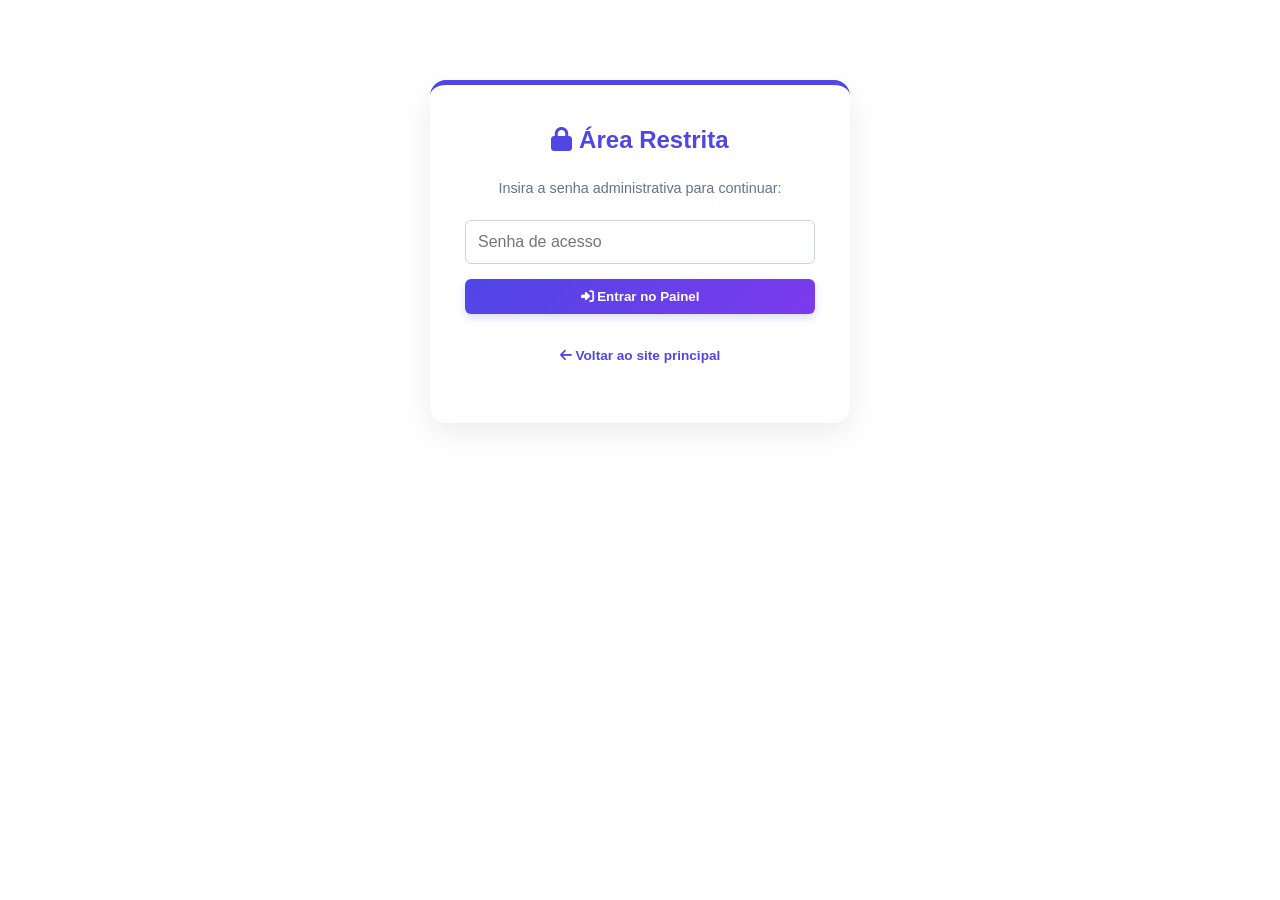
==== commit 6247fdec: "Atualizar o admin.html" ====
--- a/admin.html
+++ b/admin.html
@@ -4,96 +4,133 @@
     <meta charset="UTF-8">
     <meta name="viewport" content="width=device-width, initial-scale=1.0">
     <title>Painel Administrativo | Grêmio Visão Coletiva</title>
+    <!-- FontAwesome para ícones -->
+    <link rel="stylesheet" href="https://cdnjs.cloudflare.com/ajax/libs/font-awesome/6.4.0/css/all.min.css">
     <link rel="stylesheet" href="style.css">
     <style>
         .admin-container { max-width: 900px; margin: 40px auto; padding: 0 20px; }
-        .admin-card { background: white; border: 1px solid var(--border-color); border-radius: 8px; padding: 25px; margin-bottom: 30px; box-shadow: 0 4px 6px rgba(0,0,0,0.02); }
-        .admin-card h2 { margin-bottom: 20px; color: var(--color-primary); font-size: 1.4rem; border-bottom: 2px solid var(--color-accent); padding-bottom: 8px; }
+        .admin-card { background: white; border: 1px solid var(--border-color); border-top: 4px solid var(--color-primary); border-radius: 12px; padding: 25px; margin-bottom: 30px; box-shadow: 0 6px 15px rgba(0,0,0,0.04); }
+        .admin-card h2 { margin-bottom: 20px; color: var(--color-primary); font-size: 1.3rem; border-bottom: 2px solid var(--color-secondary); padding-bottom: 8px; }
         .form-group { margin-bottom: 15px; }
-        .form-group label { display: block; font-weight: 600; margin-bottom: 5px; font-size: 0.9rem; }
-        .form-group input, .form-group textarea, .form-group select { width: 100%; padding: 10px; border: 1px solid var(--border-color); border-radius: 4px; font-size: 0.95rem; }
+        .form-group label { display: block; font-weight: 700; margin-bottom: 5px; font-size: 0.9rem; }
+        .form-group input[type="text"], .form-group input[type="date"], .form-group input[type="password"], .form-group textarea { width: 100%; padding: 10px; border: 1px solid var(--border-color); border-radius: 6px; font-size: 0.95rem; }
+        .form-group input[type="file"] { border: 2px dashed var(--border-color); padding: 12px; width: 100%; border-radius: 6px; background: #f8fafc; cursor: pointer; }
         .form-group textarea { resize: vertical; height: 90px; }
-        .btn-save { background: var(--color-primary); color: white; border: none; padding: 10px 20px; font-weight: bold; border-radius: 4px; cursor: pointer; }
-        .btn-save:hover { background: var(--color-accent); }
-        .back-link { display: inline-block; margin-bottom: 20px; font-weight: 600; color: var(--color-primary); }
+        .btn-save { background: linear-gradient(135deg, #4f46e5, #7c3aed); color: white; border: none; padding: 10px 20px; font-weight: bold; border-radius: 6px; cursor: pointer; box-shadow: 0 4px 10px rgba(79,70,229,0.2); }
+        .btn-save:hover { opacity: 0.9; }
+        .back-link { display: inline-block; margin-bottom: 20px; font-weight: 700; color: var(--color-primary); }
         .item-list { margin-top: 15px; border-top: 1px solid var(--border-color); padding-top: 15px; }
-        .item-row { display: flex; justify-content: space-between; align-items: center; background: #f8fafc; padding: 10px 15px; border-radius: 4px; margin-bottom: 8px; border: 1px solid var(--border-color); font-size: 0.9rem; }
-        .btn-del { background: #ef4444; color: white; border: none; padding: 5px 10px; border-radius: 4px; cursor: pointer; font-size: 0.8rem; }
+        .item-row { display: flex; justify-content: space-between; align-items: center; background: #f8fafc; padding: 10px 15px; border-radius: 6px; margin-bottom: 8px; border: 1px solid var(--border-color); font-size: 0.9rem; }
+        .btn-del { background: #ef4444; color: white; border: none; padding: 6px 12px; border-radius: 6px; cursor: pointer; font-size: 0.8rem; font-weight: bold; }
+        
+        #login-screen { max-width: 420px; margin: 80px auto; padding: 35px; background: white; border-radius: 16px; box-shadow: 0 10px 30px rgba(0,0,0,0.08); text-align: center; border-top: 5px solid var(--color-primary); }
+        #login-screen h2 { color: var(--color-primary); margin-bottom: 15px; font-size: 1.5rem; font-weight: 800; }
     </style>
 </head>
 <body>
-    <div class="admin-container">
-        <a href="index.html" class="back-link">← Voltar para o Site Principal</a>
-        <h1>Painel de Controle Administrativo</h1>
-        <p style="margin-bottom: 30px; color: #64748b;">Gerencie os conteúdos, diretoria, agenda e anexos do portal do Grêmio.</p>
-
-        <!-- GERENCIAR NOTÍCIAS -->
+    <!-- TELA DE LOGIN -->
+    <div id="login-screen">
+        <h2><i class="fa-solid fa-lock"></i> Área Restrita</h2>
+        <p style="margin-bottom: 20px; color: #64748b; font-size: 0.9rem;">Insira a senha administrativa para continuar:</p>
+        <input type="password" id="admin-senha" placeholder="Senha de acesso" style="width: 100%; padding: 12px; margin-bottom: 15px; border: 1px solid var(--border-color); border-radius: 6px; font-size: 1rem;">
+        <button onclick="verificarSenha()" class="btn-save" style="width: 100%;"><i class="fa-solid fa-right-to-bracket"></i> Entrar no Painel</button>
+        <br><br>
+        <a href="index.html" class="back-link" style="font-size: 0.85rem;"><i class="fa-solid fa-arrow-left"></i> Voltar ao site principal</a>
+    </div>
+
+    <!-- PAINEL ADMINISTRATIVO -->
+    <div id="admin-content" style="display: none;" class="admin-container">
+        <a href="index.html" class="back-link"><i class="fa-solid fa-arrow-left"></i> Voltar para o Site Principal</a>
+        <h1><i class="fa-solid fa-gauge-high"></i> Painel de Controle Administrativo</h1>
+        <p style="margin-bottom: 30px; color: #64748b;">Gerencie os conteúdos, diretoria, agenda e imagens direto do seu dispositivo.</p>
+
+        <!-- NOTÍCIAS -->
         <div class="admin-card">
-            <h2>Adicionar Notícia / Comunicado</h2>
+            <h2><i class="fa-solid fa-newspaper"></i> Adicionar Notícia / Comunicado</h2>
             <form id="form-noticia">
                 <div class="form-group"><label>Título:</label><input type="text" id="noticia-titulo" required></div>
                 <div class="form-group"><label>Categoria (Ex: Aviso, Projeto):</label><input type="text" id="noticia-categoria" required></div>
                 <div class="form-group"><label>Data:</label><input type="date" id="noticia-data"></div>
                 <div class="form-group"><label>Conteúdo:</label><textarea id="noticia-conteudo" required></textarea></div>
-                <div class="form-group"><label>Link de Anexo / Documento (Opcional):</label><input type="url" id="noticia-anexo" placeholder="https://exemplo.com/arquivo.pdf"></div>
-                <button type="submit" class="btn-save">Cadastrar Notícia</button>
+                <div class="form-group"><label>Anexar Imagem do Arquivo:</label><input type="file" id="noticia-imagem" accept="image/*"></div>
+                <button type="submit" class="btn-save"><i class="fa-solid fa-plus"></i> Cadastrar Notícia</button>
             </form>
             <div class="item-list" id="lista-noticias"></div>
         </div>
 
-        <!-- GERENCIAR EVENTOS -->
+        <!-- EVENTOS -->
         <div class="admin-card">
-            <h2>Adicionar Evento na Agenda</h2>
+            <h2><i class="fa-solid fa-calendar-days"></i> Adicionar Evento na Agenda</h2>
             <form id="form-evento">
                 <div class="form-group"><label>Título do Evento:</label><input type="text" id="evento-titulo" required></div>
                 <div class="form-group"><label>Data:</label><input type="date" id="evento-data" required></div>
                 <div class="form-group"><label>Local:</label><input type="text" id="evento-local" required></div>
                 <div class="form-group"><label>Descrição Completa:</label><textarea id="evento-descricao"></textarea></div>
-                <div class="form-group"><label>Link de Anexo / Inscrição (Opcional):</label><input type="url" id="evento-anexo" placeholder="https://exemplo.com/inscricao"></div>
-                <button type="submit" class="btn-save">Cadastrar Evento</button>
+                <div class="form-group"><label>Anexar Imagem do Arquivo:</label><input type="file" id="evento-imagem" accept="image/*"></div>
+                <button type="submit" class="btn-save"><i class="fa-solid fa-plus"></i> Cadastrar Evento</button>
             </form>
             <div class="item-list" id="lista-eventos"></div>
         </div>
 
-        <!-- GERENCIAR MEMBROS -->
+        <!-- MEMBROS -->
         <div class="admin-card">
-            <h2>Adicionar Membro da Diretoria</h2>
+            <h2><i class="fa-solid fa-user-tie"></i> Adicionar Membro da Diretoria</h2>
             <form id="form-membro">
                 <div class="form-group"><label>Nome Completo:</label><input type="text" id="membro-nome" required></div>
                 <div class="form-group"><label>Cargo (Ex: Presidente, Tesoureiro):</label><input type="text" id="membro-cargo" required></div>
                 <div class="form-group"><label>Breve Descrição / Bio (Opcional):</label><input type="text" id="membro-bio"></div>
-                <button type="submit" class="btn-save">Cadastrar Membro</button>
+                <div class="form-group"><label>Foto do Membro (Arquivo):</label><input type="file" id="membro-foto" accept="image/*"></div>
+                <button type="submit" class="btn-save"><i class="fa-solid fa-plus"></i> Cadastrar Membro</button>
             </form>
             <div class="item-list" id="lista-membros"></div>
         </div>
     </div>
 
     <script>
+        const SENHA_ADMIN = "gremio2026";
+
+        function verificarSenha() {
+            const senhaDigitada = document.getElementById('admin-senha').value;
+            if (senhaDigitada === SENHA_ADMIN) {
+                sessionStorage.setItem('admin_logado', 'true');
+                liberarPainel();
+            } else {
+                alert('Senha incorreta! Tente novamente.');
+            }
+        }
+
+        function liberarPainel() {
+            document.getElementById('login-screen').style.display = 'none';
+            document.getElementById('admin-content').style.display = 'block';
+            carregarDadosAdmin();
+        }
+
+        if (sessionStorage.getItem('admin_logado') === 'true') {
+            liberarPainel();
+        }
+
         function carregarDadosAdmin() {
-            // Notícias
             const noticias = JSON.parse(localStorage.getItem('gremio_noticias')) || [];
             document.getElementById('lista-noticias').innerHTML = noticias.map((n, i) => `
                 <div class="item-row">
                     <span><strong>${n.titulo}</strong> (${n.categoria})</span>
-                    <button class="btn-del" onclick="removerItem('gremio_noticias', ${i})">Excluir</button>
+                    <button class="btn-del" onclick="removerItem('gremio_noticias', ${i})"><i class="fa-solid fa-trash"></i> Excluir</button>
                 </div>
             `).join('') || '<p style="font-size:0.85rem; color:#64748b;">Nenhuma notícia cadastrada.</p>';
 
-            // Eventos
             const eventos = JSON.parse(localStorage.getItem('gremio_eventos')) || [];
             document.getElementById('lista-eventos').innerHTML = eventos.map((e, i) => `
                 <div class="item-row">
                     <span><strong>${e.titulo}</strong> - ${e.data}</span>
-                    <button class="btn-del" onclick="removerItem('gremio_eventos', ${i})">Excluir</button>
+                    <button class="btn-del" onclick="removerItem('gremio_eventos', ${i})"><i class="fa-solid fa-trash"></i> Excluir</button>
                 </div>
             `).join('') || '<p style="font-size:0.85rem; color:#64748b;">Nenhum evento cadastrado.</p>';
 
-            // Membros
             const membros = JSON.parse(localStorage.getItem('gremio_membros')) || [];
             document.getElementById('lista-membros').innerHTML = membros.map((m, i) => `
                 <div class="item-row">
                     <span><strong>${m.nome}</strong> - ${m.cargo}</span>
-                    <button class="btn-del" onclick="removerItem('gremio_membros', ${i})">Excluir</button>
+                    <button class="btn-del" onclick="removerItem('gremio_membros', ${i})"><i class="fa-solid fa-trash"></i> Excluir</button>
                 </div>
             `).join('') || '<p style="font-size:0.85rem; color:#64748b;">Nenhum membro cadastrado.</p>';
         }
@@ -105,53 +142,71 @@
             carregarDadosAdmin();
         }
 
+        function converterArquivoParaBase64(inputID, callback) {
+            const input = document.getElementById(inputID);
+            if (input.files && input.files[0]) {
+                const reader = new FileReader();
+                reader.onload = function(e) {
+                    callback(e.target.result);
+                };
+                reader.readAsDataURL(input.files[0]);
+            } else {
+                callback('');
+            }
+        }
+
         document.getElementById('form-noticia').addEventListener('submit', (e) => {
             e.preventDefault();
-            const noticias = JSON.parse(localStorage.getItem('gremio_noticias')) || [];
-            noticias.push({
-                titulo: document.getElementById('noticia-titulo').value,
-                categoria: document.getElementById('noticia-categoria').value,
-                data: document.getElementById('noticia-data').value,
-                conteudo: document.getElementById('noticia-conteudo').value,
-                anexo: document.getElementById('noticia-anexo').value
+            converterArquivoParaBase64('noticia-imagem', (base64Img) => {
+                const noticias = JSON.parse(localStorage.getItem('gremio_noticias')) || [];
+                noticias.push({
+                    titulo: document.getElementById('noticia-titulo').value,
+                    categoria: document.getElementById('noticia-categoria').value,
+                    data: document.getElementById('noticia-data').value,
+                    conteudo: document.getElementById('noticia-conteudo').value,
+                    imagem: base64Img
+                });
+                localStorage.setItem('gremio_noticias', JSON.stringify(noticias));
+                e.target.reset();
+                carregarDadosAdmin();
+                alert('Notícia adicionada com sucesso!');
             });
-            localStorage.setItem('gremio_noticias', JSON.stringify(noticias));
-            e.target.reset();
-            carregarDadosAdmin();
-            alert('Notícia adicionada com sucesso!');
         });
 
         document.getElementById('form-evento').addEventListener('submit', (e) => {
             e.preventDefault();
-            const eventos = JSON.parse(localStorage.getItem('gremio_eventos')) || [];
-            eventos.push({
-                titulo: document.getElementById('evento-titulo').value,
-                data: document.getElementById('evento-data').value,
-                local: document.getElementById('evento-local').value,
-                descricao: document.getElementById('evento-descricao').value,
-                anexo: document.getElementById('evento-anexo').value
+            converterArquivoParaBase64('evento-imagem', (base64Img) => {
+                const eventos = JSON.parse(localStorage.getItem('gremio_eventos')) || [];
+                eventos.push({
+                    titulo: document.getElementById('evento-titulo').value,
+                    data: document.getElementById('evento-data').value,
+                    local: document.getElementById('evento-local').value,
+                    descricao: document.getElementById('evento-descricao').value,
+                    imagem: base64Img
+                });
+                localStorage.setItem('gremio_eventos', JSON.stringify(eventos));
+                e.target.reset();
+                carregarDadosAdmin();
+                alert('Evento adicionado com sucesso!');
             });
-            localStorage.setItem('gremio_eventos', JSON.stringify(eventos));
-            e.target.reset();
-            carregarDadosAdmin();
-            alert('Evento adicionado com sucesso!');
         });
 
         document.getElementById('form-membro').addEventListener('submit', (e) => {
             e.preventDefault();
-            const membros = JSON.parse(localStorage.getItem('gremio_membros')) || [];
-            membros.push({
-                nome: document.getElementById('membro-nome').value,
-                cargo: document.getElementById('membro-cargo').value,
-                bio: document.getElementById('membro-bio').value
+            converterArquivoParaBase64('membro-foto', (base64Img) => {
+                const membros = JSON.parse(localStorage.getItem('gremio_membros')) || [];
+                membros.push({
+                    nome: document.getElementById('membro-nome').value,
+                    cargo: document.getElementById('membro-cargo').value,
+                    bio: document.getElementById('membro-bio').value,
+                    foto: base64Img
+                });
+                localStorage.setItem('gremio_membros', JSON.stringify(membros));
+                e.target.reset();
+                carregarDadosAdmin();
+                alert('Membro adicionado com sucesso!');
             });
-            localStorage.setItem('gremio_membros', JSON.stringify(membros));
-            e.target.reset();
-            carregarDadosAdmin();
-            alert('Membro adicionado com sucesso!');
         });
-
-        carregarDadosAdmin();
     </script>
 </body>
-</html>+</html>
--- a/style.css
+++ b/style.css
@@ -1,12 +1,14 @@
 :root {
     --bg-white: #ffffff;
-    --bg-light-gray: #f8fafc;
-    --text-main: #334155;
+    --bg-light-gray: #f3f6fc;
+    --text-main: #1e293b;
     --text-dark: #0f172a;
-    --color-primary: #1e3a8a;
-    --color-accent: #06b6d4;
-    --color-green: #84cc16;
-    --border-color: #e2e8f0;
+    --color-primary: #4f46e5;
+    --color-secondary: #06b6d4;
+    --color-accent: #f59e0b;
+    --color-pink: #ec4899;
+    --color-green: #10b981;
+    --border-color: #cbd5e1;
     --font-base: 'Inter', -apple-system, BlinkMacSystemFont, 'Segoe UI', sans-serif;
 }
 
@@ -26,85 +28,88 @@
 .container { max-width: 1100px; margin: 0 auto; padding: 0 5%; }
 
 /* ACESSIBILIDADE CENTRALIZADA */
-.accessibility-bar { background-color: var(--bg-light-gray); border-bottom: 1px solid var(--border-color); padding: 8px 0; font-size: 0.85rem; position: relative; z-index: 1100; }
+.accessibility-bar { background: linear-gradient(90deg, #4f46e5, #06b6d4); color: white; padding: 8px 0; font-size: 0.85rem; position: relative; z-index: 1100; box-shadow: 0 2px 5px rgba(0,0,0,0.1); }
 .acc-container { max-width: 1100px; margin: 0 auto; padding: 0 5%; display: flex; justify-content: center; align-items: center; }
 .accessibility-dropdown-wrapper { position: relative; display: inline-block; }
-.acc-main-btn { background: var(--bg-white); border: 1px solid var(--border-color); padding: 6px 16px; cursor: pointer; font-weight: 600; border-radius: 20px; color: var(--color-primary); font-size: 0.85rem; display: flex; align-items: center; gap: 6px; box-shadow: 0 1px 3px rgba(0,0,0,0.05); }
-.acc-main-btn:hover { background-color: var(--color-primary); color: #ffffff; border-color: var(--color-primary); }
+.acc-main-btn { background: #ffffff; border: none; padding: 6px 16px; cursor: pointer; font-weight: 700; border-radius: 20px; color: #4f46e5; font-size: 0.85rem; display: flex; align-items: center; gap: 6px; box-shadow: 0 2px 5px rgba(0,0,0,0.15); }
+.acc-main-btn:hover { background-color: #f8fafc; color: #06b6d4; }
 
-.accessibility-menu { display: none; position: absolute; left: 50%; transform: translateX(-50%); top: 120%; background: var(--bg-white); border: 1px solid var(--border-color); border-radius: 8px; box-shadow: 0 6px 15px rgba(0,0,0,0.1); padding: 10px; z-index: 1200; gap: 6px; align-items: center; white-space: nowrap; }
+.accessibility-menu { display: none; position: absolute; left: 50%; transform: translateX(-50%); top: 120%; background: var(--bg-white); border: 2px solid var(--color-primary); border-radius: 12px; box-shadow: 0 10px 25px rgba(0,0,0,0.15); padding: 12px; z-index: 1200; gap: 8px; align-items: center; white-space: nowrap; }
 .accessibility-menu.active { display: flex; }
-.accessibility-menu button { background: var(--bg-light-gray); border: 1px solid var(--border-color); padding: 6px 10px; cursor: pointer; font-weight: bold; border-radius: 4px; font-size: 0.85rem; color: var(--text-main); }
+.accessibility-menu button { background: #f1f5f9; border: 1px solid var(--border-color); padding: 6px 10px; cursor: pointer; font-weight: bold; border-radius: 6px; font-size: 0.85rem; color: var(--text-main); }
 .accessibility-menu button:hover { background: var(--color-primary); color: white; }
 
 /* HEADER */
-header { background-color: var(--bg-white); box-shadow: 0 2px 10px rgba(0,0,0,0.05); position: sticky; top: 0; z-index: 1000; padding: 12px 0; width: 100%; }
+header { background: linear-gradient(135deg, #ffffff, #f8fafc); border-bottom: 3px solid var(--color-primary); box-shadow: 0 4px 15px rgba(79, 70, 229, 0.08); position: sticky; top: 0; z-index: 1000; padding: 12px 0; width: 100%; }
 .header-container { max-width: 1100px; margin: 0 auto; padding: 0 4%; display: flex; justify-content: space-between; align-items: center; }
 
 .logo-container { display: flex; align-items: center; }
-.logo-container img { width: 68px; height: auto; display: block; }
+.logo-container img { width: 72px; height: auto; display: block; filter: drop-shadow(0 2px 4px rgba(0,0,0,0.1)); }
 
 .header-right { display: flex; align-items: center; }
-nav ul { list-style: none; display: flex; gap: 20px; align-items: center; }
-nav ul li a { font-weight: 600; color: var(--text-main); font-size: 0.9rem; text-transform: uppercase; }
-nav ul li a:hover { color: var(--color-accent); }
-.admin-nav-link { color: var(--color-primary); background: #f1f5f9; padding: 6px 12px; border-radius: 4px; border: 1px solid var(--border-color); }
+nav ul { list-style: none; display: flex; gap: 18px; align-items: center; }
+nav ul li a { font-weight: 700; color: var(--text-main); font-size: 0.85rem; text-transform: uppercase; transition: 0.2s; }
+nav ul li a:hover { color: var(--color-secondary); }
+.admin-nav-link { color: #ffffff !important; background: linear-gradient(135deg, #4f46e5, #7c3aed); padding: 8px 14px; border-radius: 20px; box-shadow: 0 3px 10px rgba(79,70,229,0.3); }
+.admin-nav-link:hover { opacity: 0.9; }
 .menu-toggle { display: none; font-size: 1.8rem; cursor: pointer; color: var(--color-primary); padding: 4px; }
 
-/* BOTÕES E ESTILOS GERAIS */
-.btn-primary, .btn-secondary { display: inline-block; padding: 10px 20px; font-weight: 600; border-radius: 4px; cursor: pointer; text-align: center; transition: 0.3s; border: none; font-size: 0.9rem; }
-.btn-primary { background-color: var(--color-primary); color: #ffffff; }
-.btn-primary:hover { background-color: var(--color-accent); }
+/* BOTÕES E ESTILOS */
+.btn-primary, .btn-secondary { display: inline-block; padding: 10px 20px; font-weight: 700; border-radius: 8px; cursor: pointer; text-align: center; transition: 0.3s; border: none; font-size: 0.9rem; }
+.btn-primary { background: linear-gradient(135deg, #4f46e5, #7c3aed); color: #ffffff; box-shadow: 0 4px 12px rgba(79,70,229,0.25); }
+.btn-primary:hover { transform: translateY(-2px); }
 .btn-secondary { background-color: transparent; color: var(--color-primary); border: 2px solid var(--color-primary); }
 .btn-secondary:hover { background-color: var(--color-primary); color: #ffffff; }
 
 section { padding: 60px 0; }
 .section-light { background-color: var(--bg-white); }
 .section-gray { background-color: var(--bg-light-gray); border-top: 1px solid var(--border-color); border-bottom: 1px solid var(--border-color); }
-.section-title { font-size: 1.8rem; color: var(--text-dark); margin-bottom: 30px; position: relative; padding-bottom: 10px; }
-.section-title::after { content: ''; position: absolute; left: 0; bottom: 0; width: 50px; height: 4px; background-color: var(--color-accent); }
+.section-title { font-size: 1.8rem; color: var(--text-dark); margin-bottom: 30px; position: relative; padding-bottom: 10px; font-weight: 800; }
+.section-title::after { content: ''; position: absolute; left: 0; bottom: 0; width: 60px; height: 5px; background: linear-gradient(90deg, #4f46e5, #06b6d4); border-radius: 3px; }
 
-.hero-section { text-align: center; padding: 60px 5%; display: flex; justify-content: center; }
-.slogan-img { max-width: 100%; width: 500px; height: auto; margin-bottom: 20px; }
-.hero-description { font-size: 1.1rem; max-width: 800px; margin: 0 auto; }
+.hero-section { text-align: center; padding: 70px 5%; background: linear-gradient(180deg, #f8fafc, #ffffff); display: flex; justify-content: center; }
+.slogan-img { max-width: 100%; width: 500px; height: auto; margin-bottom: 20px; filter: drop-shadow(0 5px 15px rgba(0,0,0,0.08)); }
+.hero-description { font-size: 1.15rem; max-width: 800px; margin: 0 auto; color: #475569; font-weight: 500; }
 .text-content { column-count: 2; column-gap: 30px; text-align: justify; }
 
-/* COMPONENTES EXTRAS (ANEXOS E DETALHES) */
+/* CARDS E IMAGENS */
 .grid-cards { display: grid; grid-template-columns: repeat(auto-fit, minmax(280px, 1fr)); gap: 20px; }
-.card { background-color: var(--bg-white); border: 1px solid var(--border-color); border-radius: 8px; padding: 25px; box-shadow: 0 4px 6px -1px rgba(0,0,0,0.05); display: flex; flex-direction: column; justify-content: space-between; }
-.card-tag { display: inline-block; padding: 4px 10px; border-radius: 20px; font-size: 0.7rem; font-weight: bold; text-transform: uppercase; margin-bottom: 12px; background-color: #e0f2fe; color: #0284c7; }
-.card h3 { color: var(--text-dark); margin-bottom: 10px; font-size: 1.1rem; }
-.card p { margin-bottom: 15px; font-size: 0.95rem; }
-.card-meta { font-size: 0.8rem; color: #64748b; margin-bottom: 12px; }
-.btn-attachment { display: inline-block; margin-top: 10px; padding: 6px 12px; background: #f1f5f9; color: var(--color-primary); border: 1px solid var(--border-color); border-radius: 4px; font-size: 0.85rem; font-weight: 600; text-align: center; }
-.btn-attachment:hover { background: var(--color-primary); color: white; }
+.card { background-color: var(--bg-white); border: 1px solid var(--border-color); border-top: 4px solid var(--color-primary); border-radius: 12px; padding: 25px; box-shadow: 0 6px 15px rgba(0,0,0,0.04); display: flex; flex-direction: column; justify-content: space-between; transition: 0.3s; }
+.card:hover { transform: translateY(-3px); box-shadow: 0 10px 25px rgba(79,70,229,0.1); }
+.card-img { width: 100%; height: 160px; object-fit: cover; border-radius: 8px; margin-bottom: 15px; }
+.card-tag { display: inline-block; padding: 4px 12px; border-radius: 20px; font-size: 0.75rem; font-weight: bold; text-transform: uppercase; margin-bottom: 12px; background-color: #e0f2fe; color: #0284c7; }
+.card h3 { color: var(--text-dark); margin-bottom: 10px; font-size: 1.15rem; font-weight: 700; }
+.card p { margin-bottom: 15px; font-size: 0.95rem; color: #475569; }
+.card-meta { font-size: 0.82rem; color: var(--color-primary); margin-bottom: 12px; font-weight: 600; }
 
 /* MEMBROS */
 .members-grid { display: grid; grid-template-columns: repeat(auto-fit, minmax(180px, 1fr)); gap: 20px; text-align: center; }
-.member-card { background: var(--bg-white); padding: 25px 15px; border-radius: 8px; border: 1px solid var(--border-color); }
-.member-avatar { width: 75px; height: 75px; background-color: var(--color-primary); color: white; border-radius: 50%; display: flex; align-items: center; justify-content: center; font-size: 1.8rem; font-weight: bold; margin: 0 auto 12px; }
-.member-card h3 { font-size: 1rem; color: var(--text-dark); margin-bottom: 5px; }
-.member-card p { font-size: 0.8rem; color: var(--color-accent); font-weight: bold; text-transform: uppercase; margin-bottom: 8px; }
+.member-card { background: var(--bg-white); padding: 25px 15px; border-radius: 12px; border: 1px solid var(--border-color); box-shadow: 0 4px 12px rgba(0,0,0,0.02); transition: 0.3s; }
+.member-card:hover { border-color: var(--color-secondary); transform: translateY(-3px); }
+.member-avatar { width: 85px; height: 85px; background: linear-gradient(135deg, #4f46e5, #06b6d4); color: white; border-radius: 50%; display: flex; align-items: center; justify-content: center; font-size: 1.8rem; font-weight: bold; margin: 0 auto 12px; box-shadow: 0 4px 10px rgba(6,182,212,0.3); overflow: hidden; }
+.member-avatar img { width: 100%; height: 100%; object-fit: cover; }
+.member-card h3 { font-size: 1rem; color: var(--text-dark); margin-bottom: 5px; font-weight: 700; }
+.member-card p { font-size: 0.8rem; color: var(--color-secondary); font-weight: 800; text-transform: uppercase; margin-bottom: 8px; }
 .member-bio { font-size: 0.85rem; color: #64748b; }
 
 /* AGENDA */
-.events-list { display: flex; flex-direction: column; gap: 12px; }
-.event-item { display: flex; background: var(--bg-white); border: 1px solid var(--border-color); border-radius: 8px; overflow: hidden; flex-direction: row; justify-content: space-between; align-items: center; padding-right: 15px; }
+.events-list { display: flex; flex-direction: column; gap: 15px; }
+.event-item { display: flex; background: var(--bg-white); border: 1px solid var(--border-color); border-left: 4px solid var(--color-secondary); border-radius: 10px; overflow: hidden; flex-direction: row; justify-content: space-between; align-items: center; padding-right: 15px; box-shadow: 0 4px 12px rgba(0,0,0,0.02); }
 .event-main-info { display: flex; align-items: center; }
-.event-date { background-color: var(--color-primary); color: white; padding: 15px; display: flex; flex-direction: column; align-items: center; justify-content: center; min-width: 90px; text-align: center; }
+.event-date { background: linear-gradient(135deg, #4f46e5, #7c3aed); color: white; padding: 15px; display: flex; flex-direction: column; align-items: center; justify-content: center; min-width: 90px; text-align: center; }
 .event-date .day { font-size: 1.8rem; font-weight: bold; line-height: 1; }
-.event-date .month { text-transform: uppercase; font-size: 0.75rem; letter-spacing: 1px; }
+.event-date .month { text-transform: uppercase; font-size: 0.75rem; letter-spacing: 1px; font-weight: 700; }
 .event-details { padding: 15px; display: flex; flex-direction: column; justify-content: center; }
-.event-details h3 { color: var(--text-dark); font-size: 1.1rem; }
+.event-details h3 { color: var(--text-dark); font-size: 1.1rem; font-weight: 700; }
 .event-details p { font-size: 0.85rem; color: #64748b; margin-top: 3px; }
+.event-img { width: 70px; height: 70px; object-fit: cover; border-radius: 6px; margin-right: 15px; }
 
-.service-box { background-color: var(--bg-white); border-left: 6px solid var(--color-green); border: 1px solid var(--border-color); padding: 30px 20px; border-radius: 8px; }
+.service-box { background-color: var(--bg-white); border-left: 6px solid var(--color-green); border: 1px solid var(--border-color); padding: 30px 20px; border-radius: 12px; box-shadow: 0 4px 15px rgba(0,0,0,0.03); }
 .steps-list { list-style: none; margin: 20px 0; }
-.steps-list li { margin-bottom: 8px; padding-left: 20px; position: relative; font-size: 0.95rem; }
-.steps-list li::before { content: '→'; position: absolute; left: 0; color: var(--color-accent); font-weight: bold; }
-footer { background-color: var(--text-dark); color: #ffffff; text-align: center; padding: 25px 0; font-size: 0.9rem; }
+.steps-list li { margin-bottom: 8px; padding-left: 22px; position: relative; font-size: 0.95rem; }
+.steps-list li::before { content: '→'; position: absolute; left: 0; color: var(--color-green); font-weight: bold; }
+footer { background: linear-gradient(135deg, #0f172a, #1e293b); color: #ffffff; text-align: center; padding: 30px 0; font-size: 0.9rem; border-top: 4px solid var(--color-primary); }
 
-/* RESPONSIVIDADE MÓVEL - BARRINHAS NO CANTO DIREITO */
 @media (max-width: 768px) {
     .text-content { column-count: 1; }
     .header-container { padding: 0 15px; }
@@ -119,8 +124,8 @@
         width: 100%; 
         background: var(--bg-white); 
         padding: 20px 5%; 
-        box-shadow: 0 10px 15px rgba(0,0,0,0.05);
-        border-top: 1px solid var(--border-color);
+        box-shadow: 0 10px 15px rgba(0,0,0,0.08);
+        border-top: 2px solid var(--color-primary);
     }
     nav ul.active { display: flex; }
     nav ul li { width: 100%; text-align: center; padding: 10px 0; border-bottom: 1px solid #f1f5f9; }
@@ -128,5 +133,4 @@
     
     .section-title { font-size: 1.5rem; }
     .event-item { flex-direction: column; align-items: flex-start; padding-right: 0; }
-    .event-item .btn-attachment { margin: 0 15px 15px 15px; }
 }
